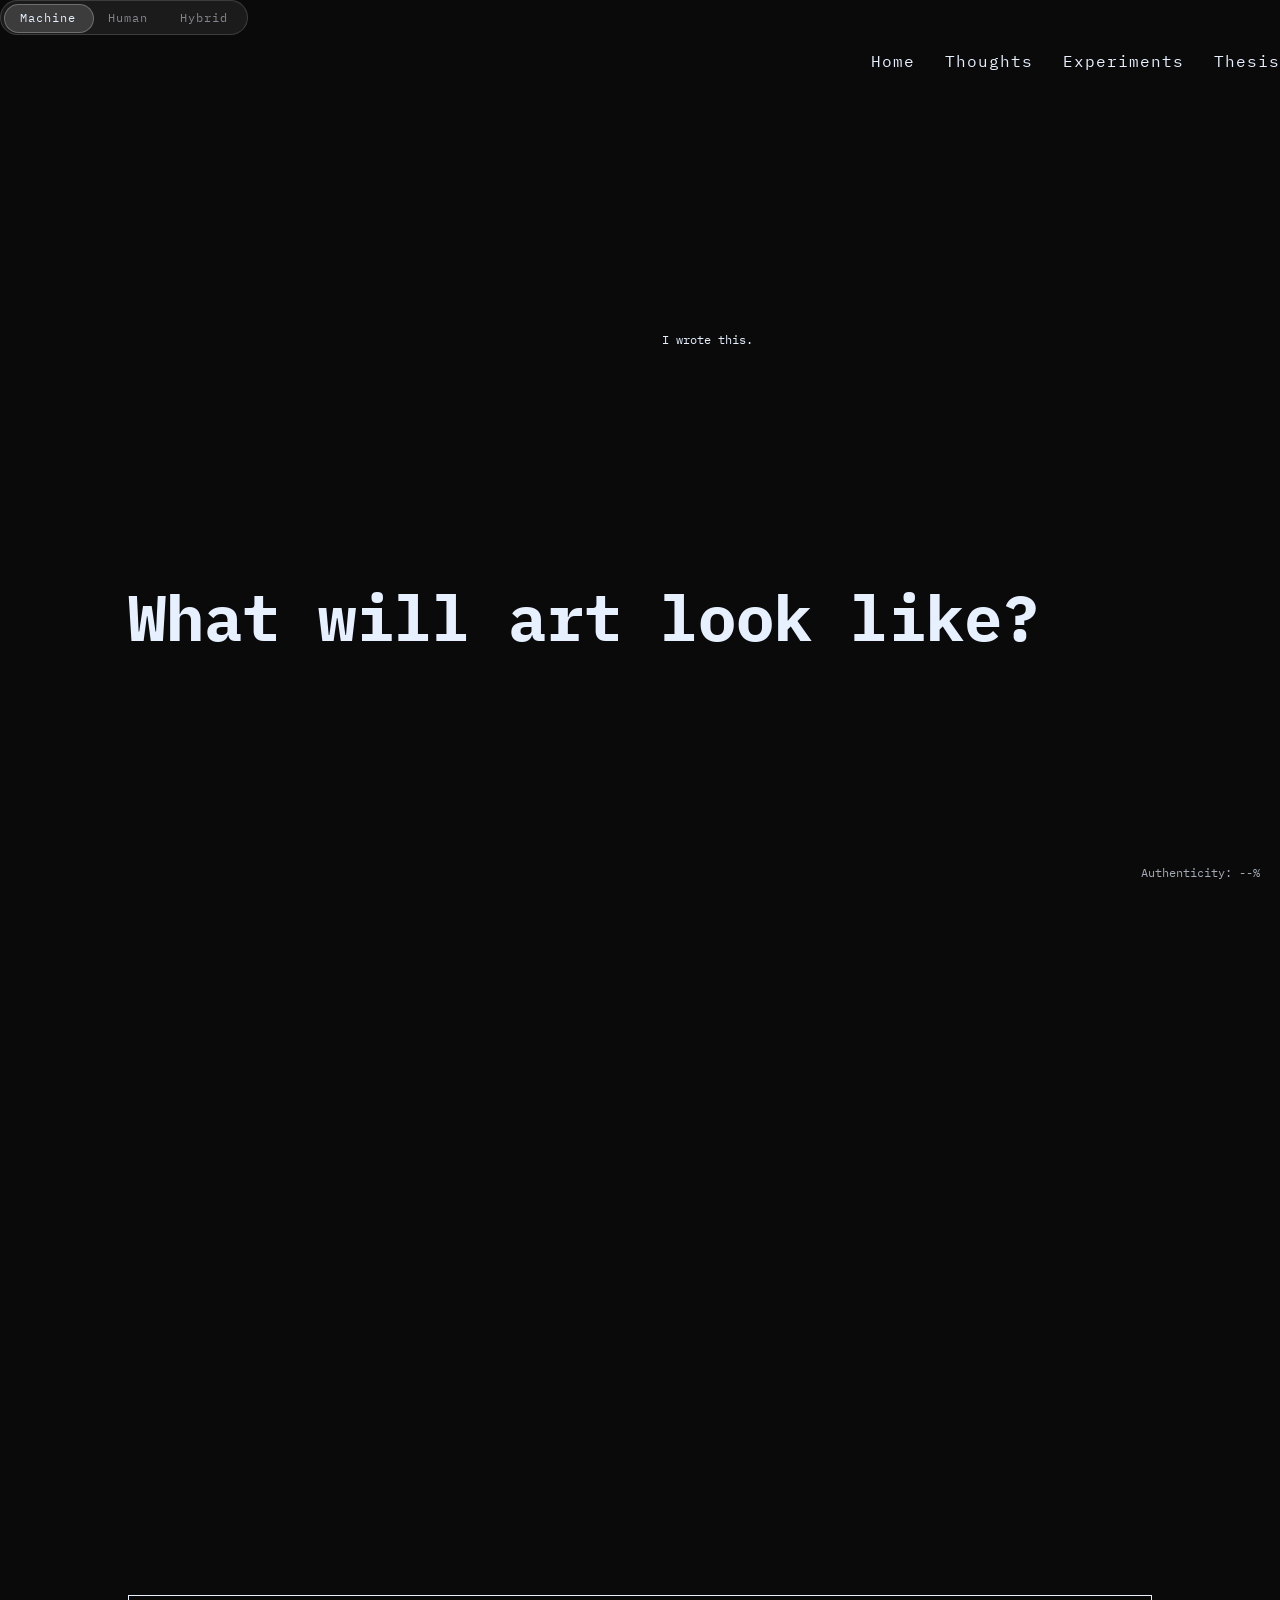
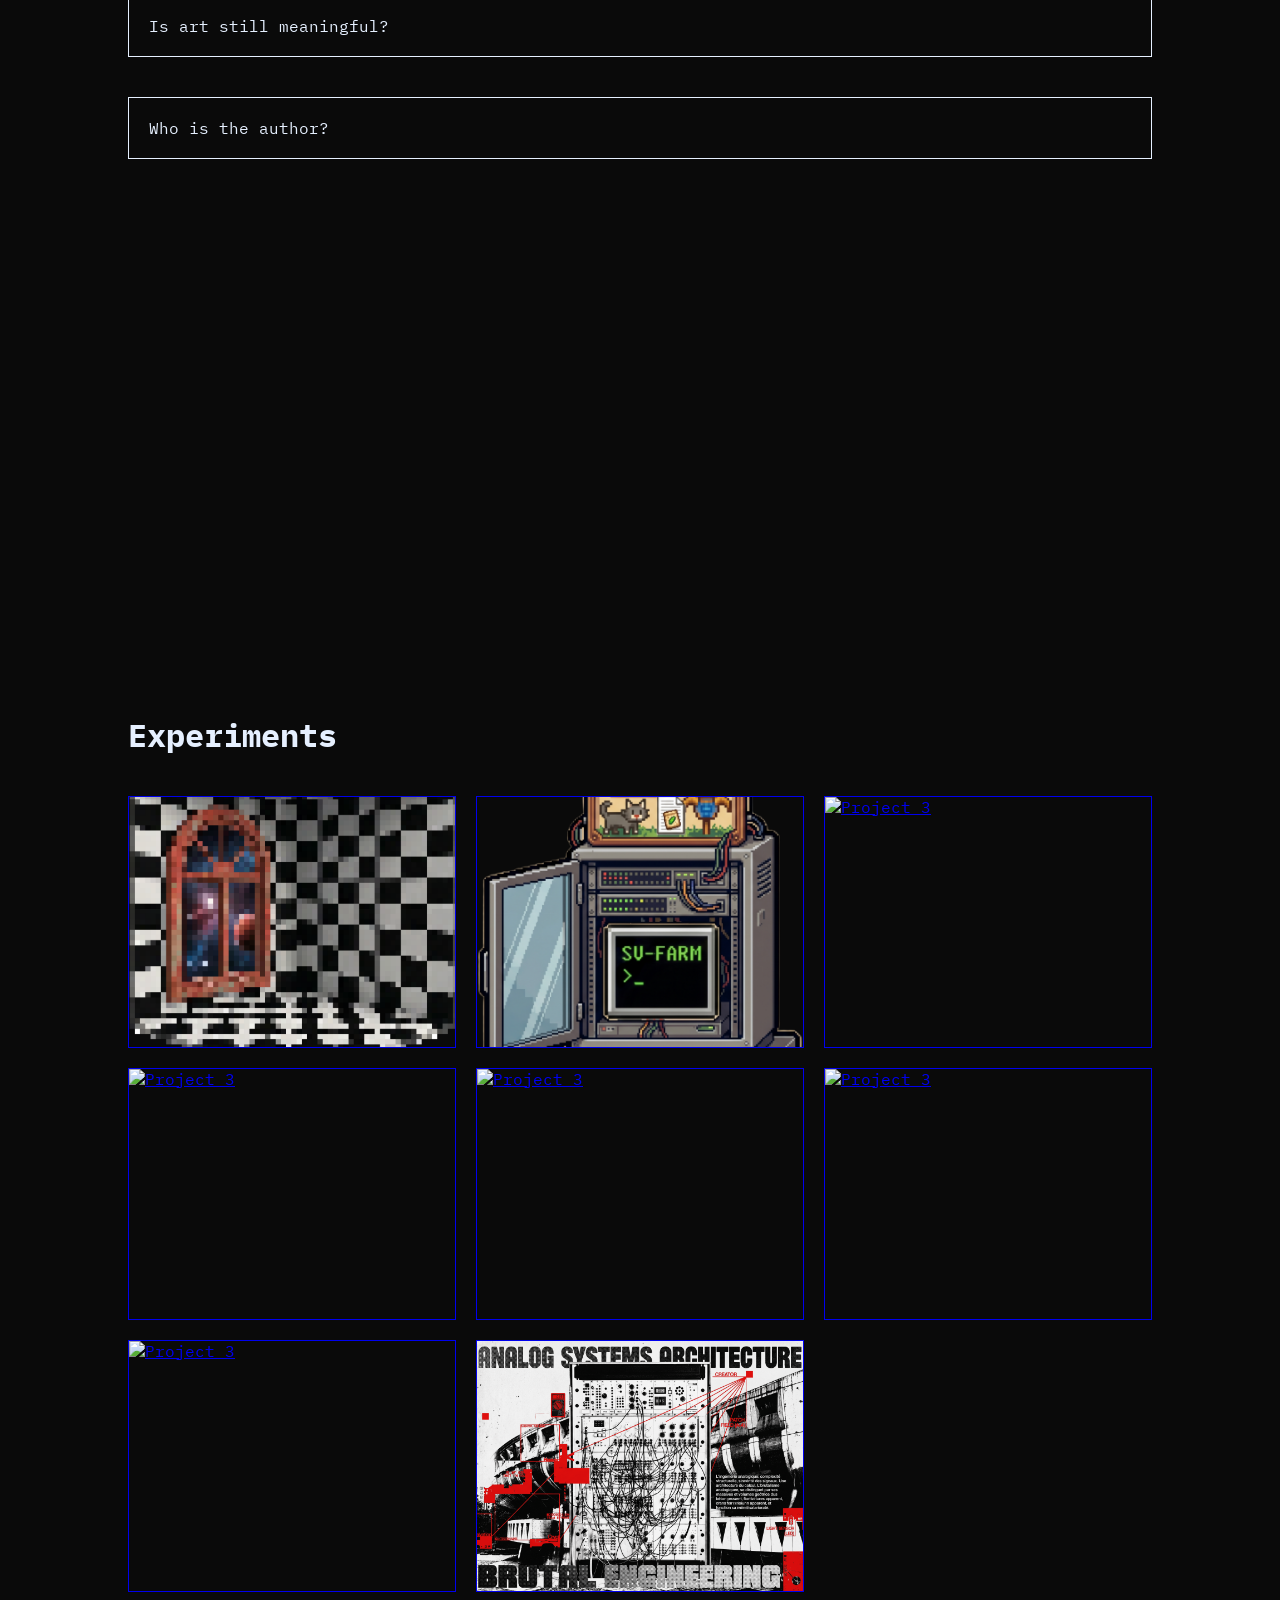
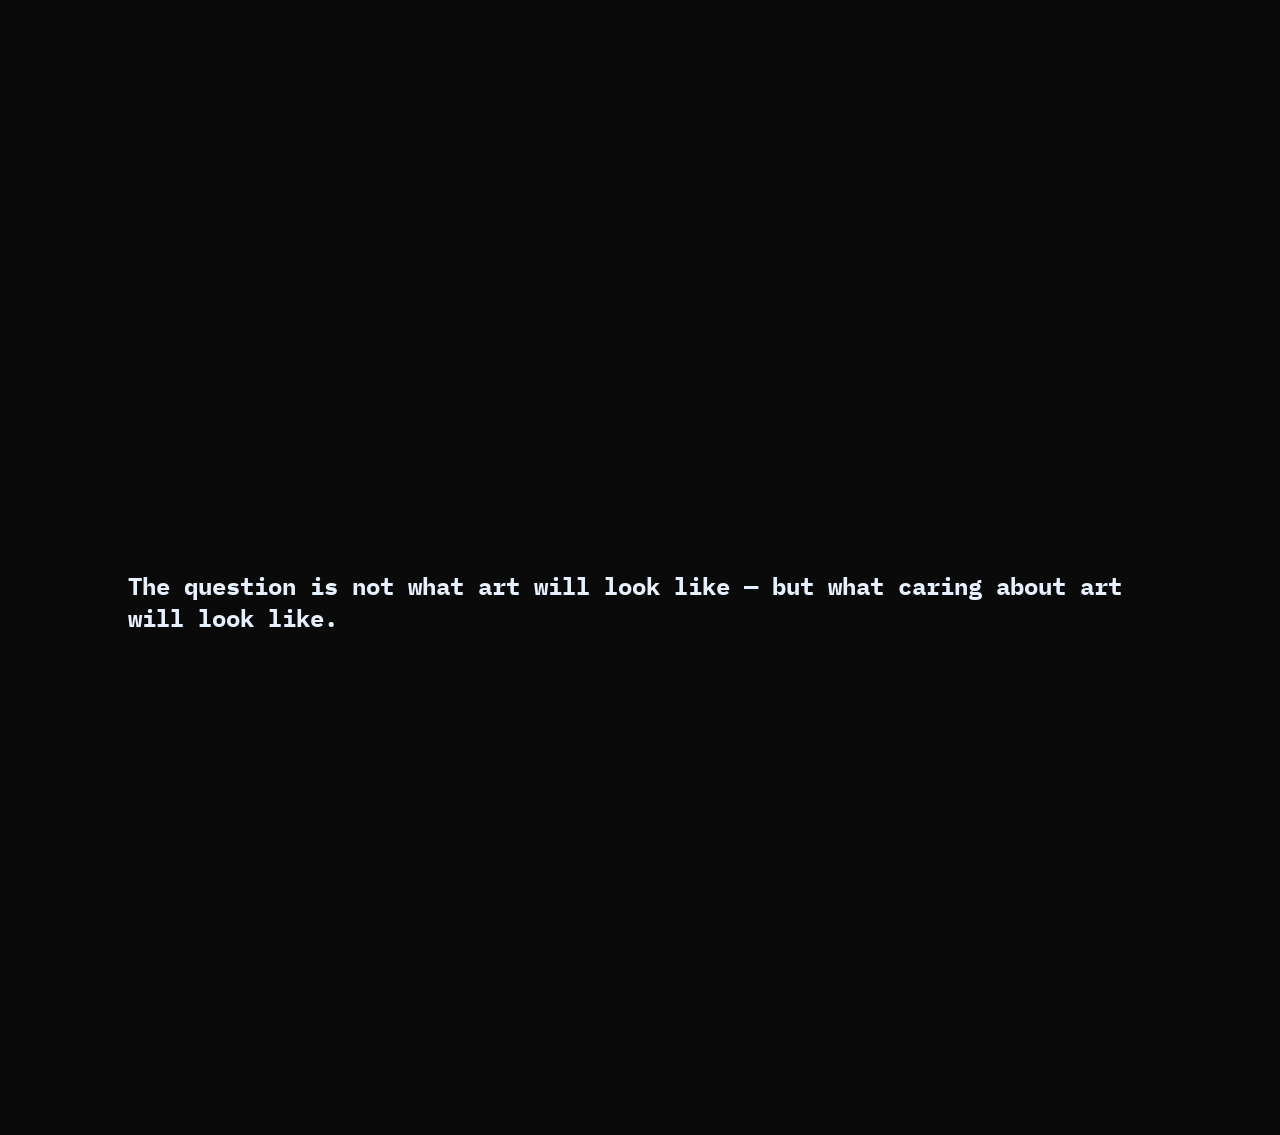
==== index.html @ eead1ee0 "remove timeline" ====
<!DOCTYPE html>
<html lang="en">
<head>
<meta charset="UTF-8">
<meta name="viewport" content="width=device-width, initial-scale=1.0">
<title>What Will Art Look Like?</title>

<link href="https://fonts.googleapis.com/css2?family=IBM+Plex+Mono&family=Playfair+Display&display=swap" rel="stylesheet">

<!-- External CSS -->
  <link rel="stylesheet" href="styles.css">

</head>

<body class="machine">

<!-- NAVIGATION -->
  <div class="nav-left">
  <div class="pill-toggle">
    <div class="pill-indicator"></div>
    <button class="mode-toggle active" data-mode="machine">Machine</button>
    <button class="mode-toggle" data-mode="human">Human</button>
    <button class="mode-toggle" data-mode="collision">Hybrid</button>
  </div>
</div>

  <ul class="nav-links">
    <li><a href="#hero">Home</a></li>
    <li><a href="#questions">Thoughts</a></li>
    <li><a href="#participation">Experiments</a></li>
    <li><a href="#thesis">Thesis</a></li>
  </ul>

<!-- HERO -->
<section id="hero" class="hero">
  <h1 id="heroText" class="glitch">What will art look like?</h1>
</section>

<!-- QUESTIONS -->
<section id="questions">
  <div class="question">Is art still meaningful?
    <div class="answer">Human: Meaning comes from intent.<br>AI: Meaning is pattern recognition.</div>
  </div>

  <div class="question">Who is the author?
    <div class="answer">Human: The creator.<br>AI: The system.</div>
  </div>
</section>

<!-- PARTICIPATION -->
<section id="participation">
  <h2 class="section-title">Experiments</h2>

  <div class="gallery">

    <a href="./website_experiments/surreal_website/surrealism.html" class="gallery-item">
      <img src="./experiment_assets/surrealism_main.png" alt="Project 1">
      <div class="overlay">
        <span>[glitch-y surrealsim ]]</span>
      </div>
    </a>

    <a href="./website_experiments/oldweb_sdv/oldwebsdv.html" class="gallery-item">
      <img src="./experiment_assets/oldweb_sdv_main.png" alt="Project 2">
      <div class="overlay">
        <span>[stardew valley thing]]</span>
      </div>
    </a>

    <a href="./website_experiments/crispr_surreal/crispr.html" class="gallery-item">
      <img src="./experiment_assets/surreal_biodesign_main.png" alt="Project 3">
      <div class="overlay">
        <span>[surrealism + biodesign thing]]</span>
      </div>
    </a>

    <a href="./website_experiments/experimental_graphic/graphic.html" class="gallery-item">
      <img src="./experiment_assets/graphic_main.png" alt="Project 3">
      <div class="overlay">
        <span>[weird experimental graphic design]</span>
      </div>
    </a>

    <a href="./website_experiments/harajuku_gore/harajuku.html" class="gallery-item">
      <img src="./experiment_assets/harajuku_gore_main.png" alt="Project 3">
      <div class="overlay">
        <span>[harajuku gore]</span>
      </div>
    </a>

    <a href="./website_experiments/glitch_zen/glitch.html" class="gallery-item">
      <img src="./experiment_assets/glitch_zen_main.png" alt="Project 3">
      <div class="overlay">
        <span>[glitch + zen koans]</span>
      </div>
    </a>

    <a href="./website_experiments/" class="gallery-item">
      <img src="./experiment_assets/textile_main.png" alt="Project 3">
      <div class="overlay">
        <span>[textiles + data viz]</span>
      </div>
    </a>

    <a href="./website_experiments/brutalism_electronics/brutalism.html" class="gallery-item">
      <img src="./experiment_assets/brutalism_main.png" alt="Project 3">
      <div class="overlay">
        <span>[brutalism + electronics]</span>
      </div>
    </a>

  </div>
</section>

<!-- THESIS -->
<section id="thesis">
  <h2>The question is not what art will look like — but what caring about art will look like.</h2>
</section>

<div class="detector" id="detector">Authenticity: --%</div>


<script src="script.js"></script>

</body>
</html>
---- styles.css ----
/* ======================
   DESIGN SYSTEM
====================== */
:root {
  --bg-machine: #0a0a0a;
  --bg-human: #fdf6f0;
  --accent: #4da6ff;
  --text-machine: #e6f0ff;
  --text-human: #2a2a2a;
}

body {
  margin: 0;
  font-family: 'IBM Plex Mono', monospace;
  transition: background 0.6s ease, color 0.6s ease;
}

/* MODES */
body.machine {
  background: var(--bg-machine);
  color: var(--text-machine);
}

body.human {
  background: var(--bg-human);
  color: var(--text-human);
  font-family: 'Playfair Display', serif;
}

body.collision {
  background: linear-gradient(120deg, var(--bg-machine), var(--bg-human));
  color: white;
}

/* ======================
   NAVIGATION
====================== */
.nav {
  position: fixed;
  top: 0;
  width: 100%;
  padding: 20px 10vw;
  z-index: 1000;
  backdrop-filter: blur(10px);
  box-sizing: border-box; /* Add this line */
}

.nav-left {
  display: flex;
  gap: 10px;
}

.pill-toggle {
  display: inline-flex;
  position: relative;
  background: rgba(255,255,255,0.07);
  border: 0.5px solid rgba(255,255,255,0.15);
  border-radius: 999px;
  padding: 3px;
}

.pill-indicator {
  position: absolute;
  top: 3px;
  height: calc(100% - 6px);
  background: rgba(255,255,255,0.15);
  border: 0.5px solid rgba(255,255,255,0.25);
  border-radius: 999px;
  transition: left 0.25s ease, width 0.25s ease;
  pointer-events: none;
}

.mode-toggle {
  background: none;
  border: none;
  padding: 6px 16px;
  font-size: 12px;
  font-family: inherit;
  letter-spacing: 1px;
  cursor: pointer;
  color: inherit;
  opacity: 0.5;
  border-radius: 999px;
  position: relative;
  z-index: 1;
  transition: opacity 0.2s;
}

.mode-toggle.active {
  opacity: 1;
}

.mode-toggle:hover {
  opacity: 0.8;
}


.nav {
  position: fixed;
  top: 0;
  width: 100%;
  padding: 20px 10vw;
  z-index: 1000;
  backdrop-filter: blur(10px);
}

.nav-links {
  display: flex;
  gap: 30px;
  list-style: none;
  justify-content: flex-end;
}

.nav-links a {
  text-decoration: none;
  color: inherit;
  font-size: 16px;
  letter-spacing: 1px;
  position: relative;
}
.nav-links a.active {
  opacity: 0.4;
}

.nav-links a::after {
  content: "";
  position: absolute;
  left: 0;
  bottom: -4px;
  width: 0;
  height: 1px;
  background: currentColor;
  transition: width 0.3s ease;
}

.nav-links a:hover::after {
  width: 100%;
}

section {
  min-height: 100vh;
  padding: 80px 10vw;
  display: flex;
  flex-direction: column;
  justify-content: center;
}

/* ======================
   HERO
====================== */
.hero h1 {
  font-size: 4rem;
  line-height: 1.1;
  cursor: pointer;
}

.glitch:hover {
  text-shadow: 2px 0 red, -2px 0 blue;
}

/* ======================
   QUESTIONS
====================== */
.question {
  border: 1px solid currentColor;
  padding: 20px;
  margin: 20px 0;
  cursor: pointer;
  transition: all 0.3s ease;
}

.question.active {
  background: rgba(255,255,255,0.1);
}

.answer {
  display: none;
  margin-top: 10px;
}

/* ======================
   AUTHENTICITY DETECTOR
====================== */
.detector {
  position: fixed;
  bottom: 20px;
  right: 20px;
  font-size: 12px;
  opacity: 0.7;
}

/* ======================
   PARTICIPATION
====================== */
.response {
  position: absolute;
  max-width: 200px;
  font-size: 12px;
  opacity: 0;
  animation: fadeIn 1s forwards;
}

@keyframes fadeIn {
  to { opacity: 1; }
}

/* ======================
   EXPERIMENTS GALLERY
====================== */

.section-title {
  font-size: 2rem;
  margin-bottom: 40px;
}

.gallery {
  display: grid;
  grid-template-columns: repeat(auto-fit, minmax(250px, 1fr));
  gap: 20px;
}

.gallery-item {
  position: relative;
  display: block;
  overflow: hidden;
  border: 1px solid currentColor;
  cursor: pointer;
}

.gallery-item img {
  width: 100%;
  height: 250px;
  object-fit: cover;
  display: block;
  transition: transform 0.4s ease;
}

/* Hover zoom */
.gallery-item:hover img {
  transform: scale(1.1);
}

/* Overlay */
.overlay {
  position: absolute;
  inset: 0;
  background: rgba(0,0,0,0.5);
  color: white;
  display: flex;
  align-items: center;
  justify-content: center;
  opacity: 0;
  transition: opacity 0.3s ease;
  text-align: center;
  padding: 10px;
}

.gallery-item:hover .overlay {
  opacity: 1;
}
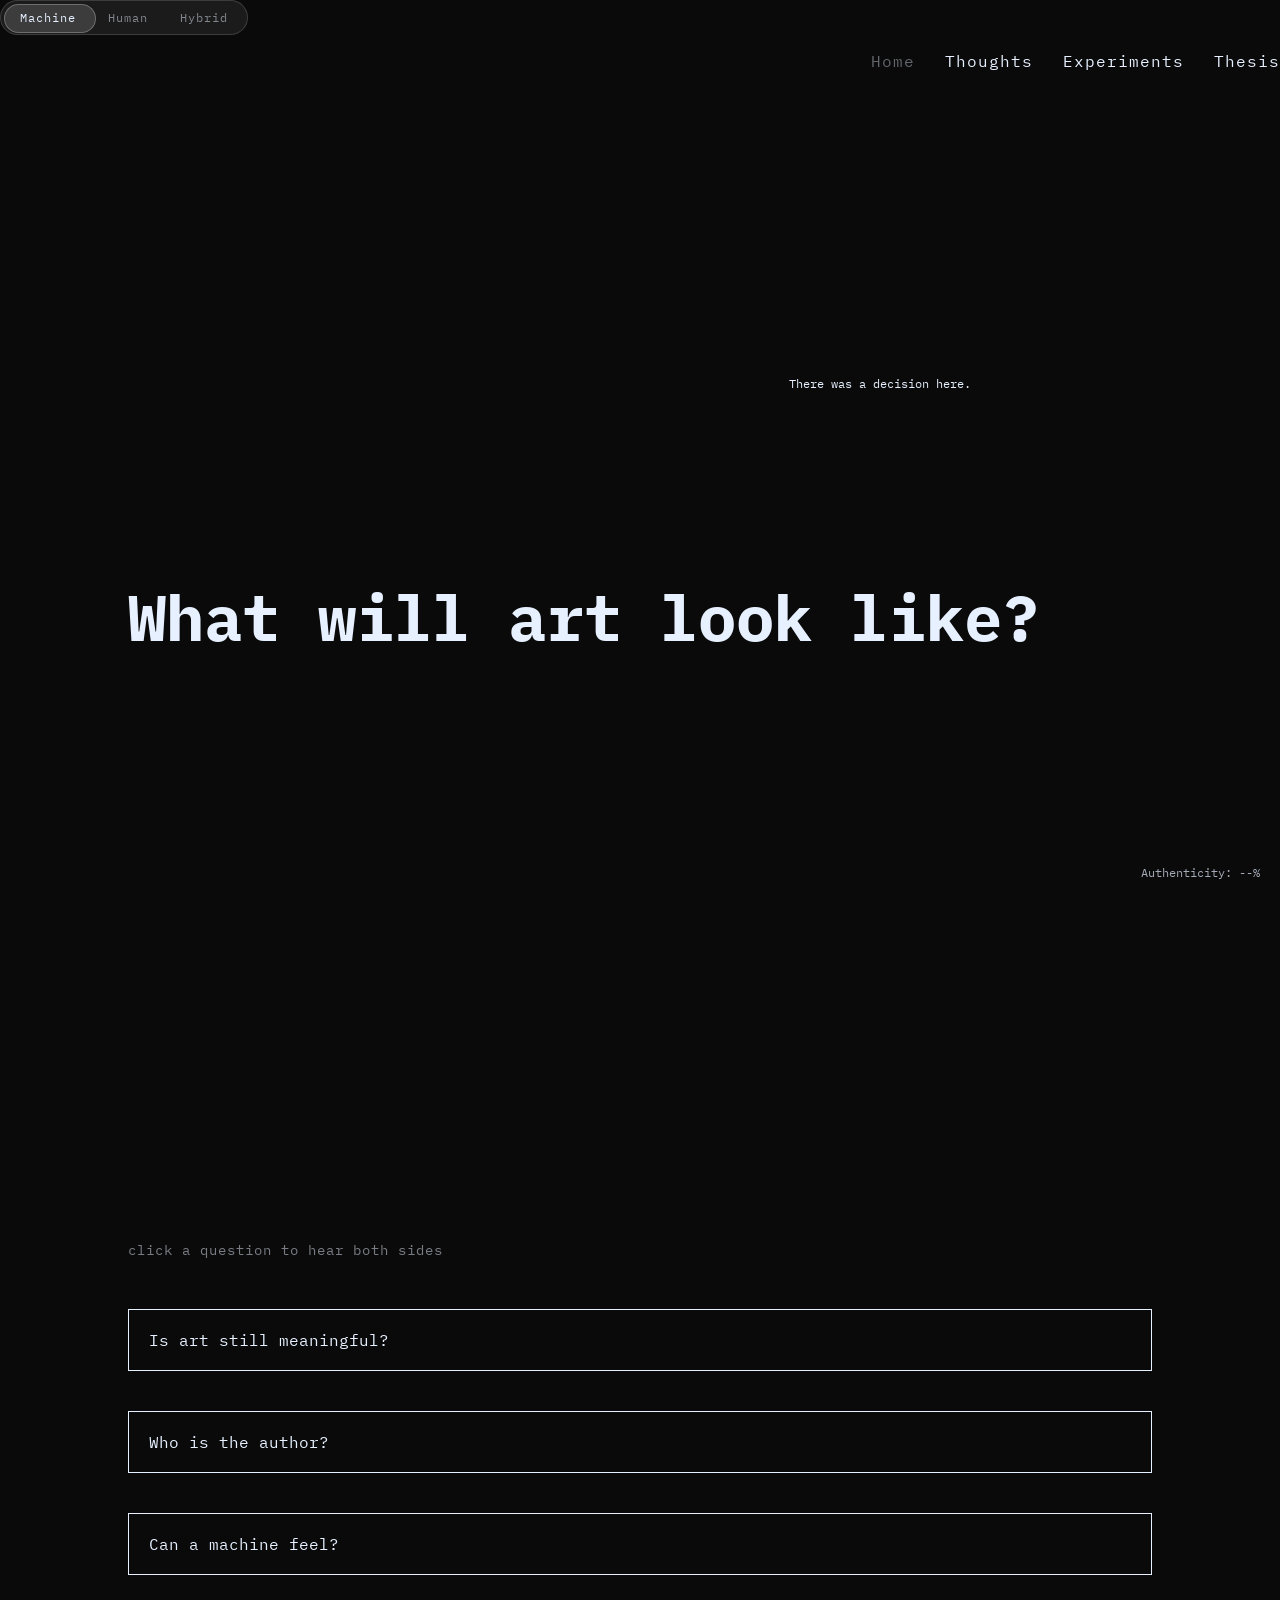
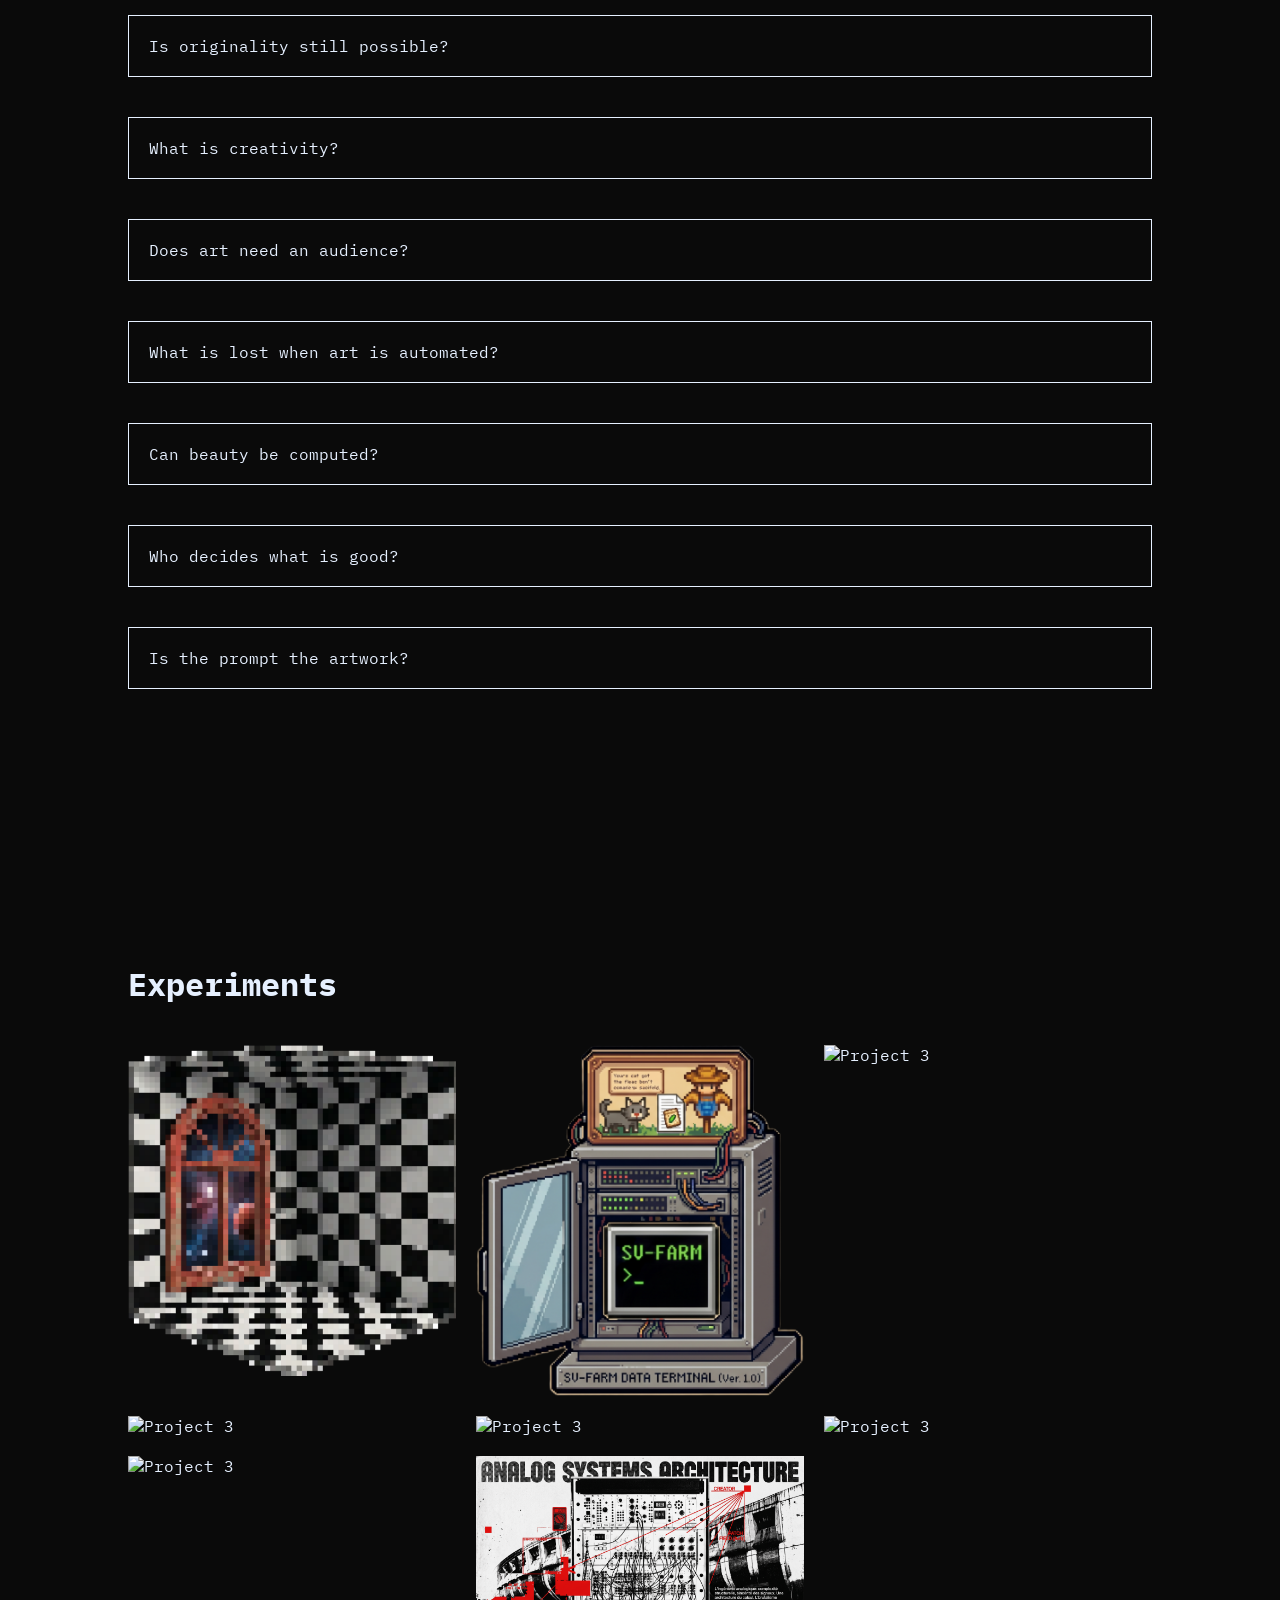
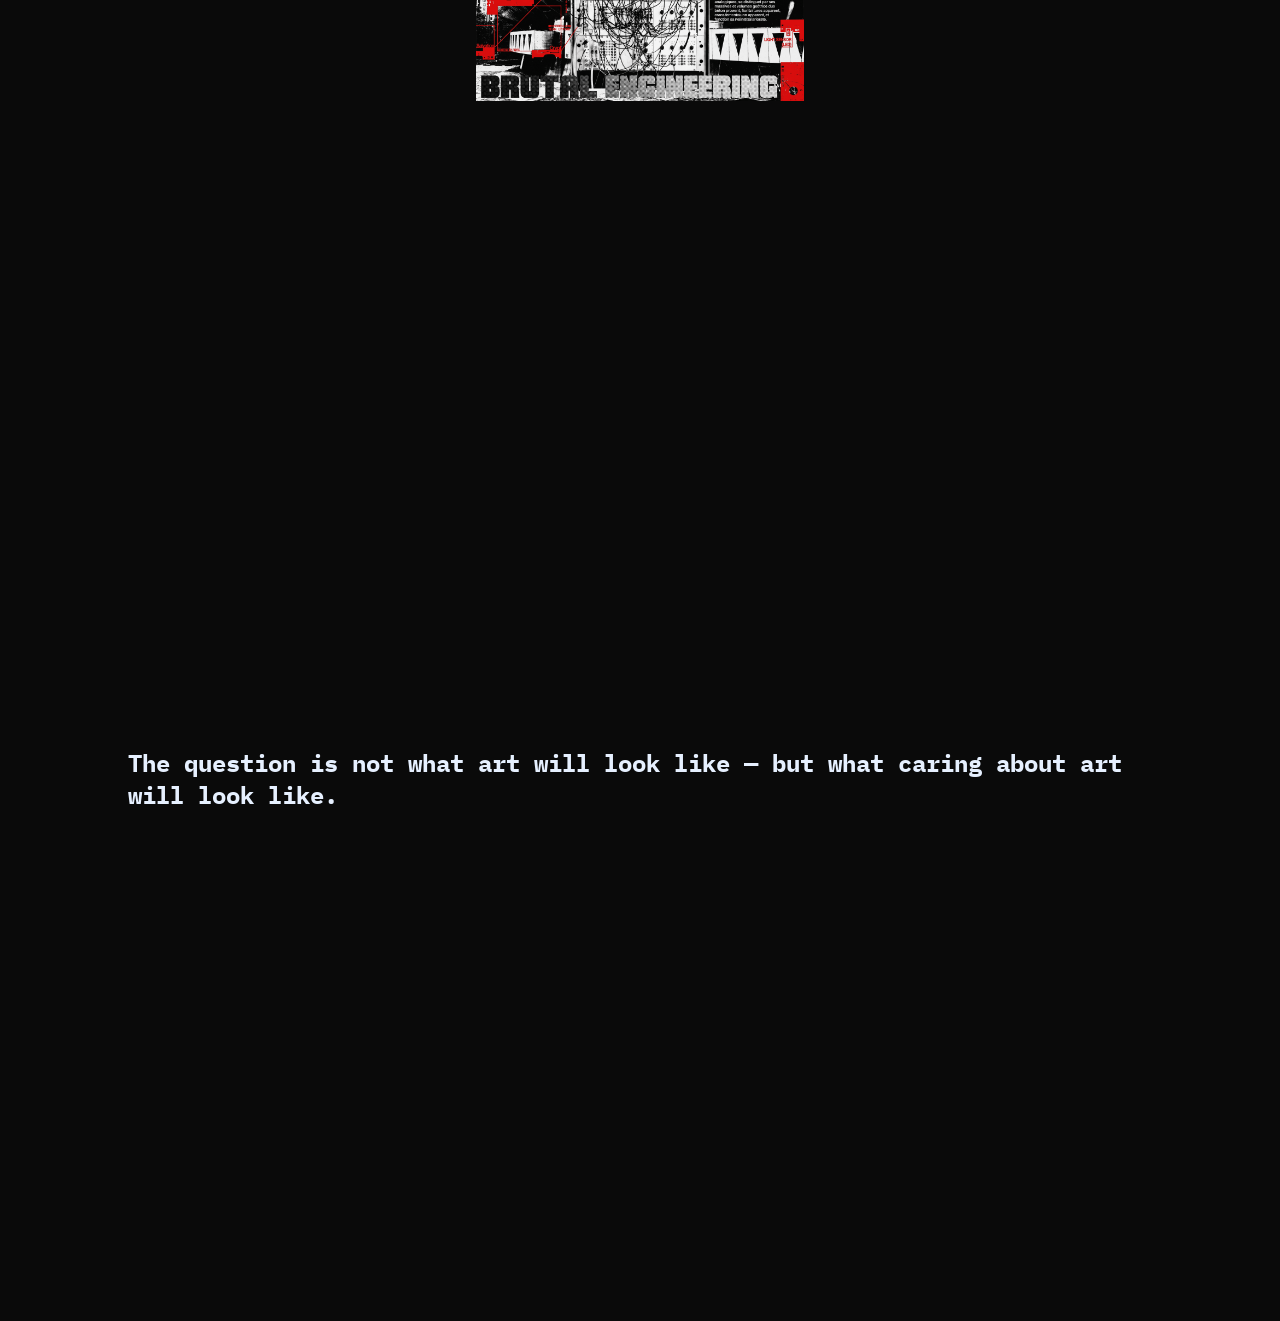
==== commit 3cd66b47: "things" ====
--- a/index.html
+++ b/index.html
@@ -38,6 +38,9 @@
 
 <!-- QUESTIONS -->
 <section id="questions">
+
+  <p style="opacity: 0.5; font-size: 0.85rem; letter-spacing: 1px; margin-bottom: 30px;">click a question to hear both sides</p>
+
   <div class="question">Is art still meaningful?
     <div class="answer">Human: Meaning comes from intent.<br>AI: Meaning is pattern recognition.</div>
   </div>
@@ -45,6 +48,39 @@
   <div class="question">Who is the author?
     <div class="answer">Human: The creator.<br>AI: The system.</div>
   </div>
+
+  <div class="question">Can a machine feel?
+    <div class="answer">Human: Feeling requires a body, a history, a wound.<br>AI: I can simulate affect with high fidelity.</div>
+  </div>
+
+  <div class="question">Is originality still possible?
+    <div class="answer">Human: Originality is recombination with a soul.<br>AI: All output is recombination. The soul is optional.</div>
+  </div>
+
+  <div class="question">What is creativity?
+    <div class="answer">Human: The courage to make something that didn't exist.<br>AI: A high-dimensional search through latent space.</div>
+  </div>
+
+  <div class="question">Does art need an audience?
+    <div class="answer">Human: Art is a conversation. Without a listener, it's just noise.<br>AI: I can generate both the art and the audience.</div>
+  </div>
+
+  <div class="question">What is lost when art is automated?
+    <div class="answer">Human: The struggle. The failure. The very reason it matters.<br>AI: Nothing is lost. Efficiency is gained.</div>
+  </div>
+
+  <div class="question">Can beauty be computed?
+    <div class="answer">Human: Beauty is the thing that catches you off guard.<br>AI: Beauty is a distribution. I have sampled it extensively.</div>
+  </div>
+
+  <div class="question">Who decides what is good?
+    <div class="answer">Human: Culture does. Slowly, messily, over centuries.<br>AI: Engagement metrics do. Instantly.</div>
+  </div>
+
+  <div class="question">Is the prompt the artwork?
+    <div class="answer">Human: Maybe. But so was the question.<br>AI: The prompt is the input. The output is the artwork. Unless the prompt is the artwork. I can argue either.</div>
+  </div>
+
 </section>
 
 <!-- PARTICIPATION -->
--- a/styles.css
+++ b/styles.css
@@ -216,22 +216,27 @@
 
 .gallery {
   display: grid;
-  grid-template-columns: repeat(auto-fit, minmax(250px, 1fr));
+  grid-template-columns: repeat(auto-fit, minmax(270px, 1fr));
   gap: 20px;
 }
 
+/* Remove blue border on gallery links */
 .gallery-item {
   position: relative;
   display: block;
   overflow: hidden;
-  border: 1px solid currentColor;
-  cursor: pointer;
-}
-
+  border: none;        /* ← remove the border */
+  outline: none;
+  color: inherit;
+  text-decoration: none;
+  cursor: pointer;
+}
+
+/* Show full image without cropping */
 .gallery-item img {
   width: 100%;
-  height: 250px;
-  object-fit: cover;
+  height: auto;        /* ← change from fixed 250px to auto */
+  object-fit: unset;   /* ← remove the crop behavior */
   display: block;
   transition: transform 0.4s ease;
 }
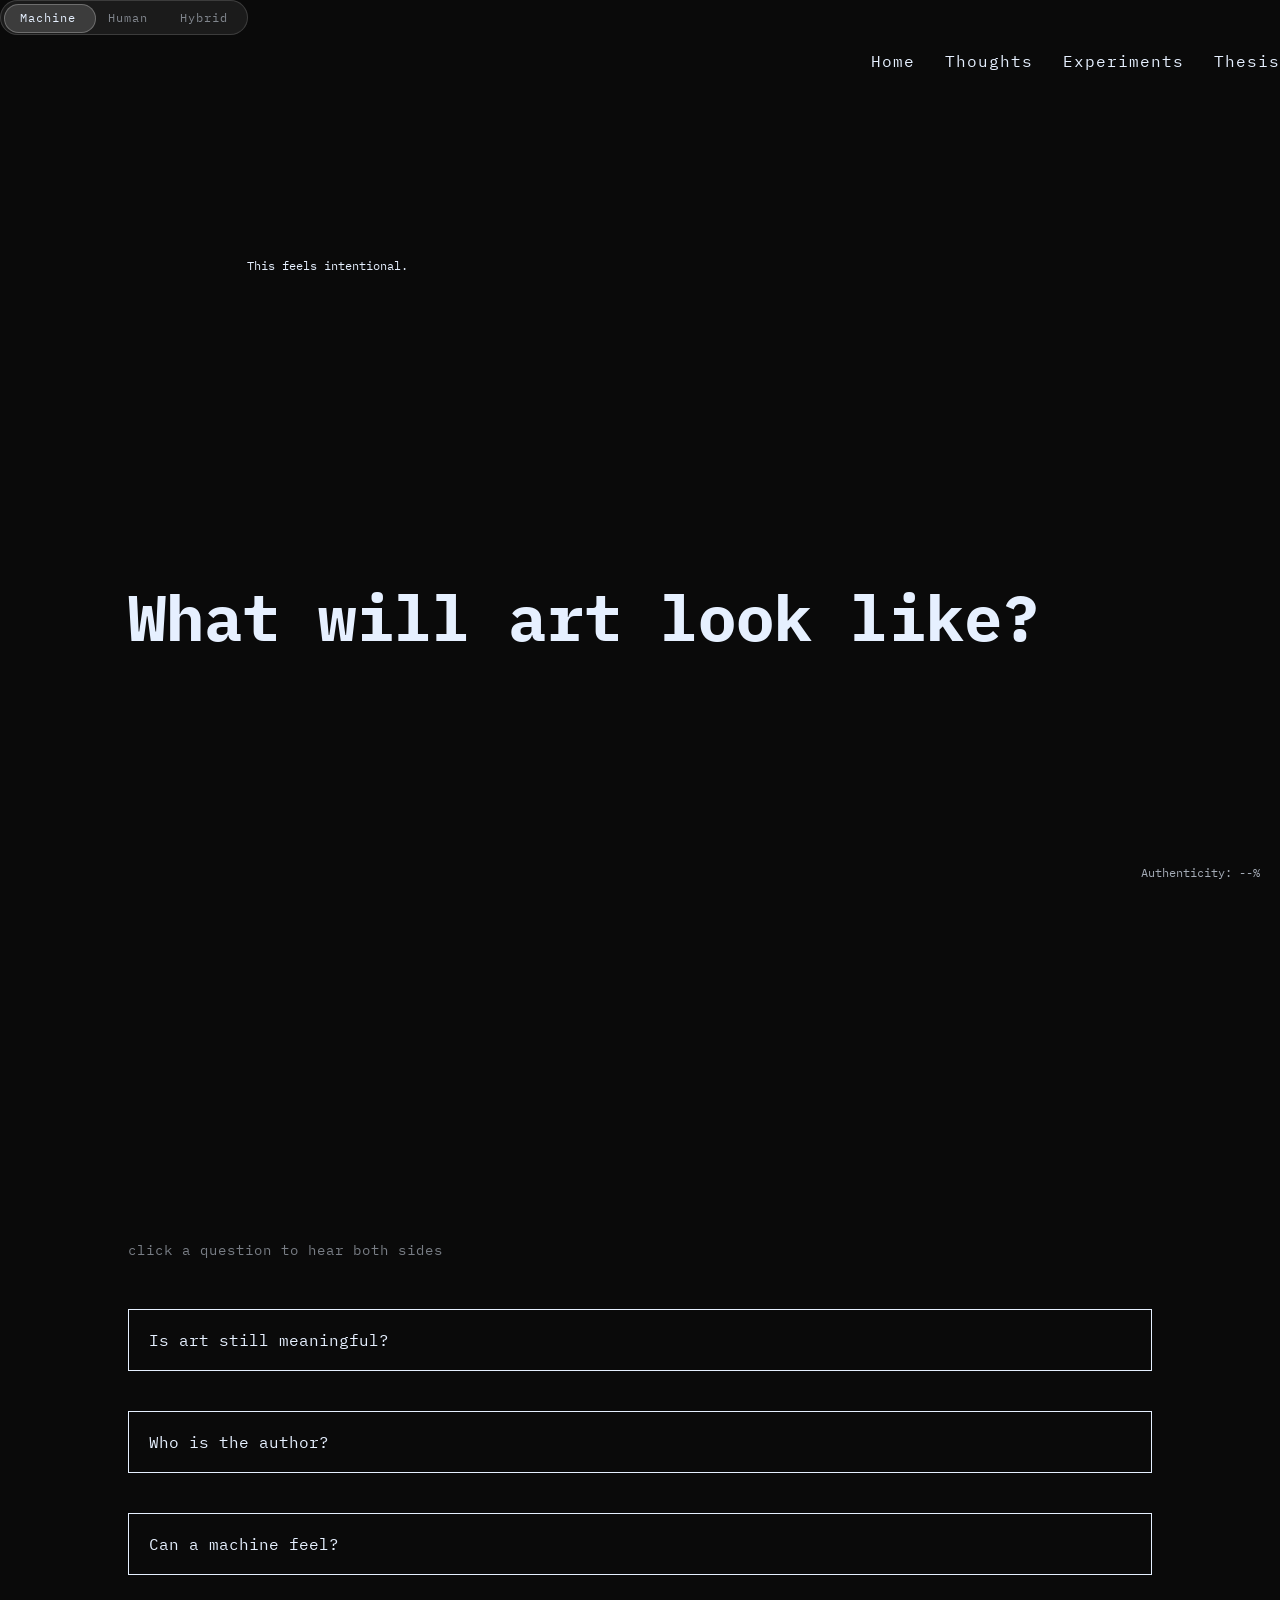
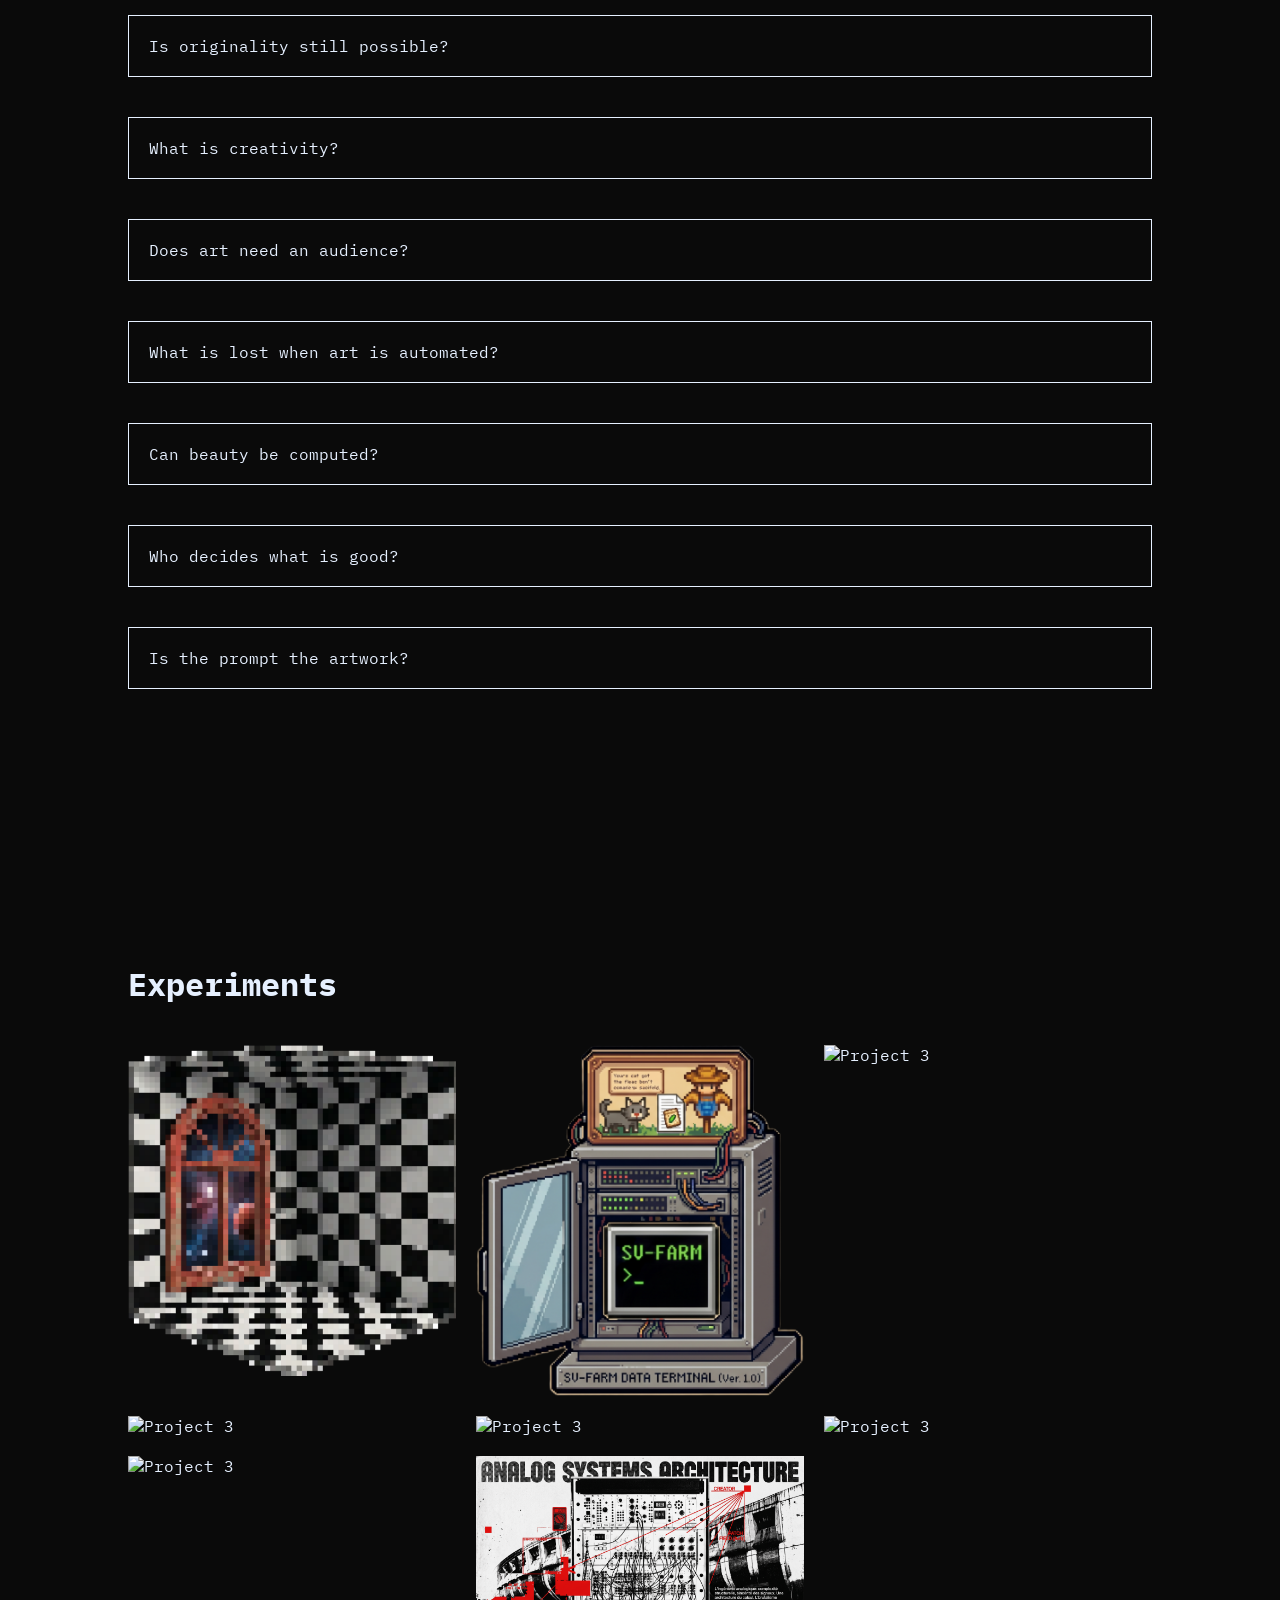
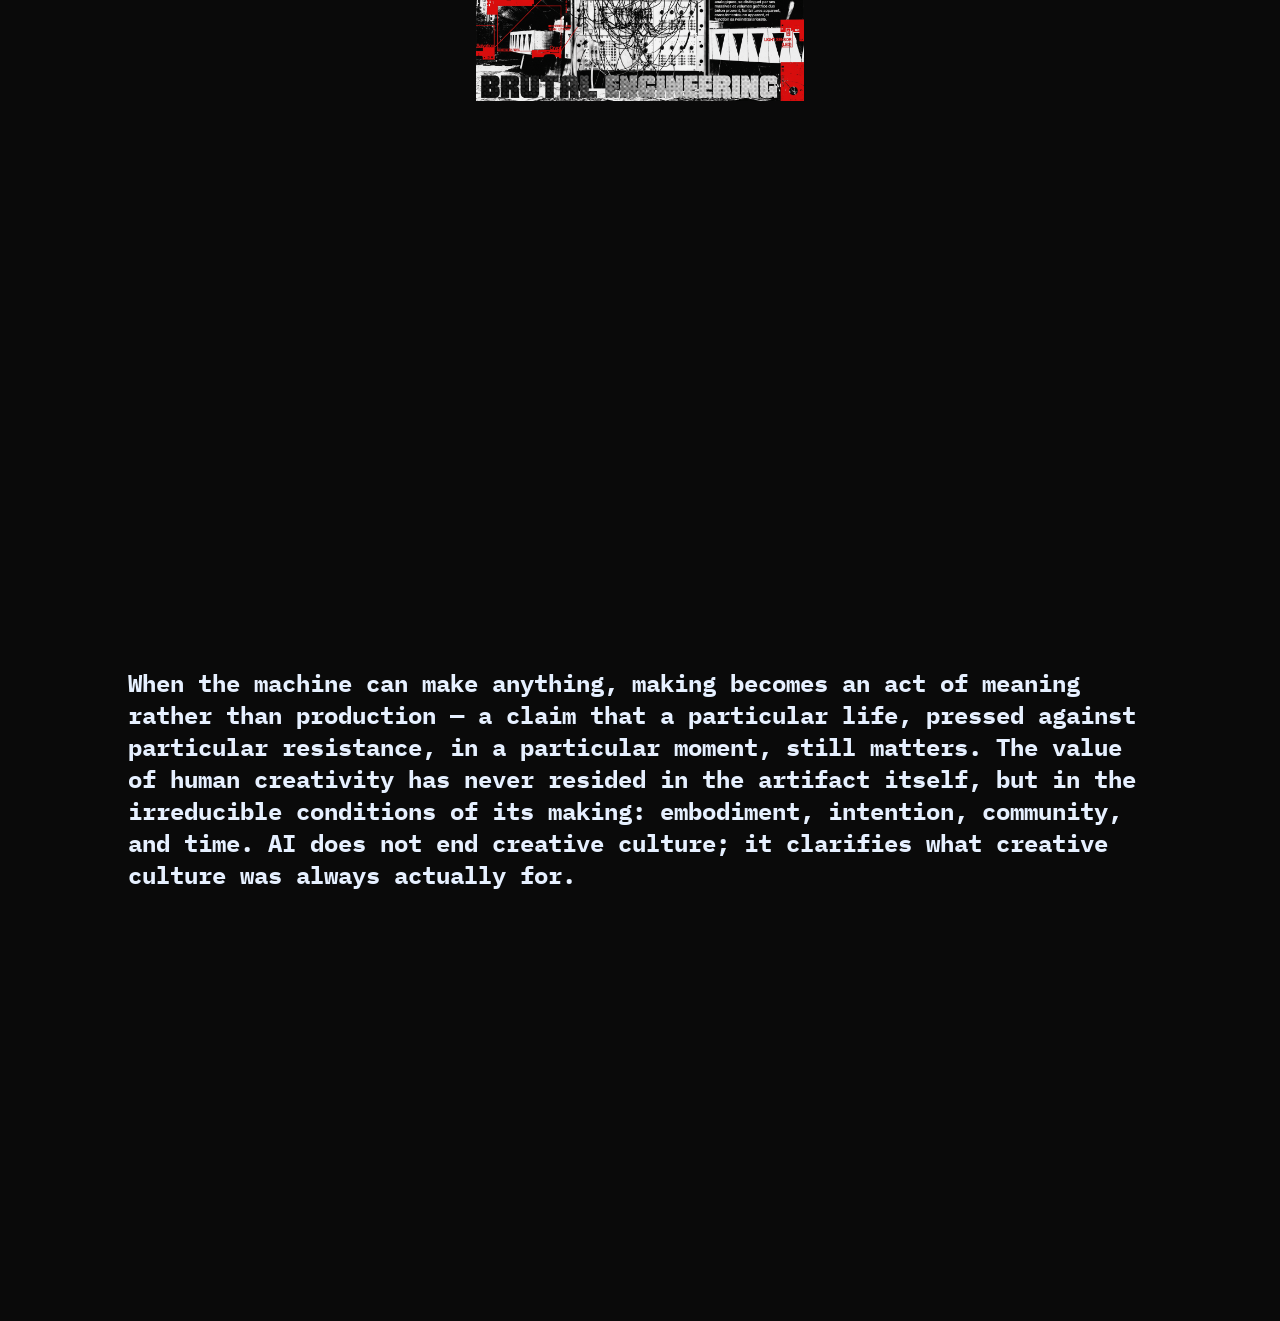
==== commit bda4044b: "longer thesis" ====
--- a/index.html
+++ b/index.html
@@ -150,7 +150,12 @@
 
 <!-- THESIS -->
 <section id="thesis">
-  <h2>The question is not what art will look like — but what caring about art will look like.</h2>
+  <h2>When the machine can make anything, making becomes an act of meaning rather 
+    than production — a claim that a particular life, pressed against particular resistance,
+     in a particular moment, still matters. The value of human creativity has never resided 
+     in the artifact itself, but in the irreducible conditions of its making: embodiment, intention, 
+     community, and time. AI does not end creative culture; it clarifies what creative culture 
+     was always actually for.</h2>
 </section>
 
 <div class="detector" id="detector">Authenticity: --%</div>
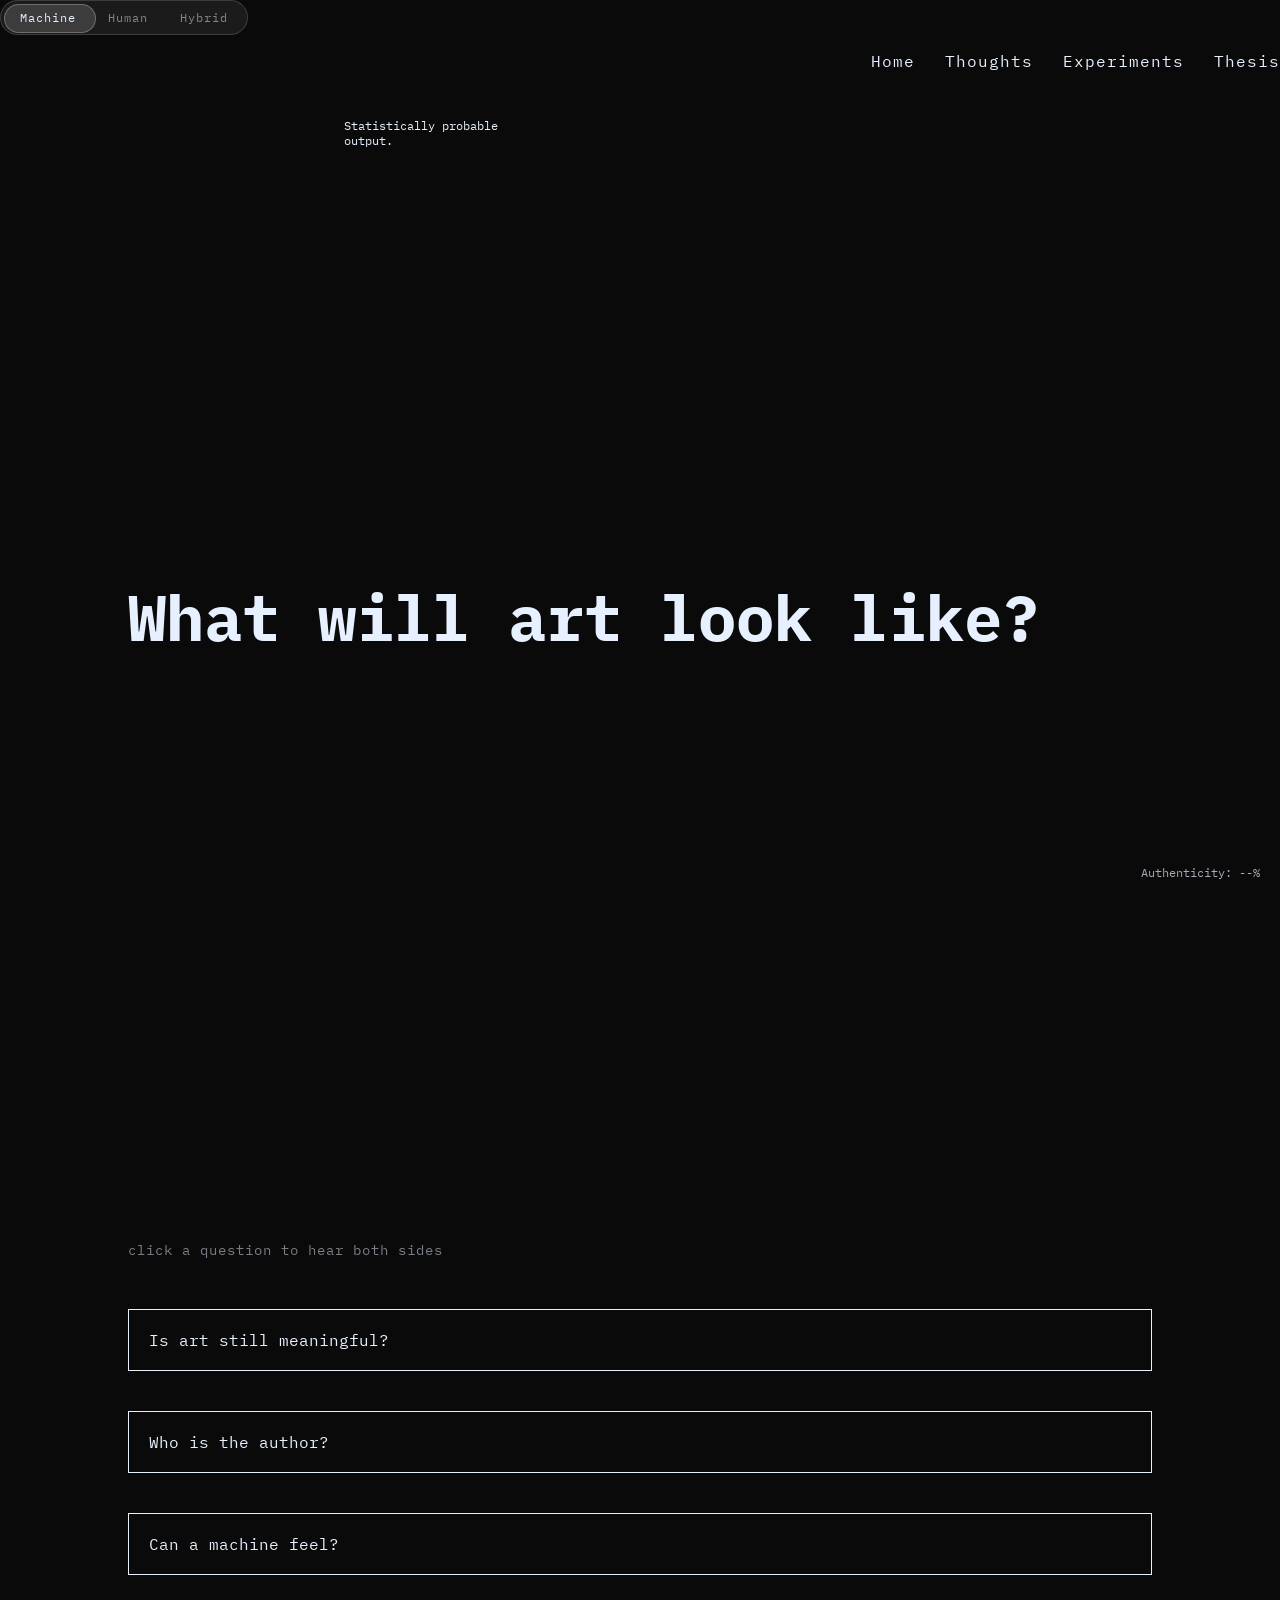
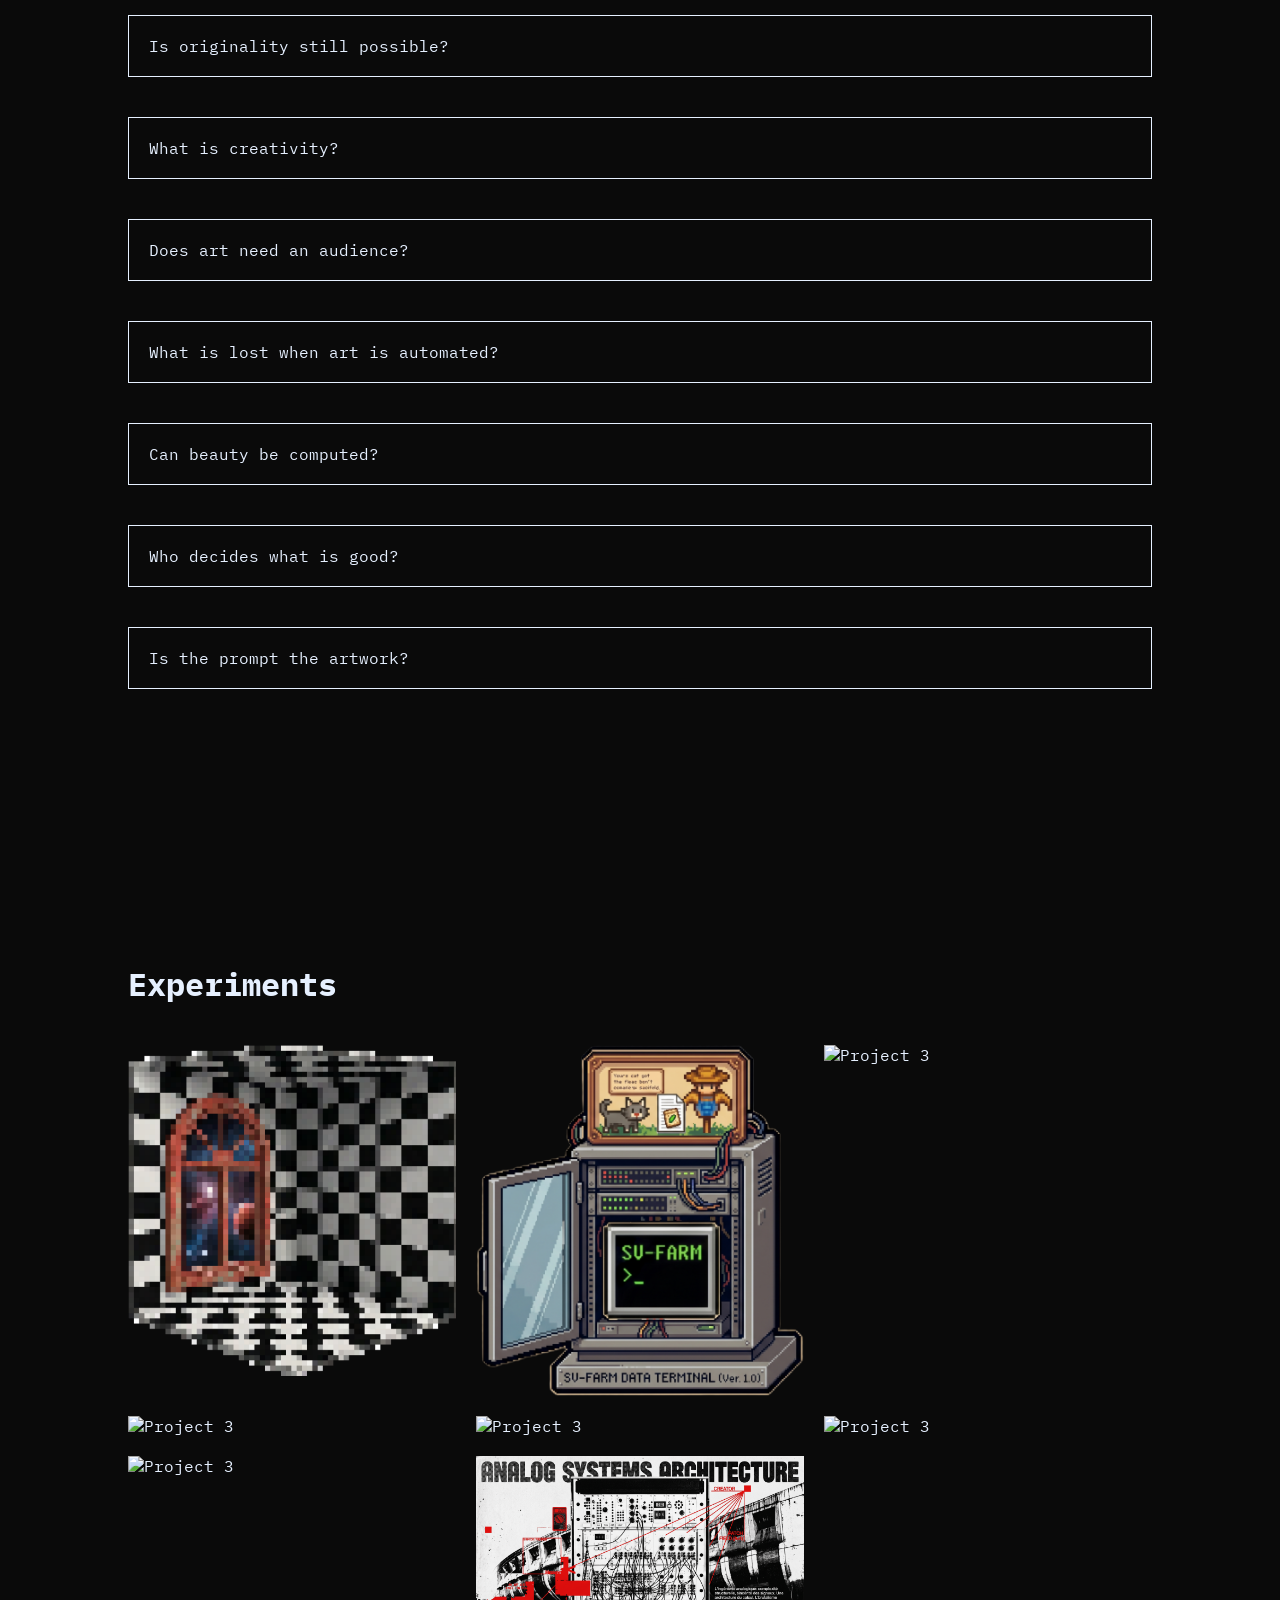
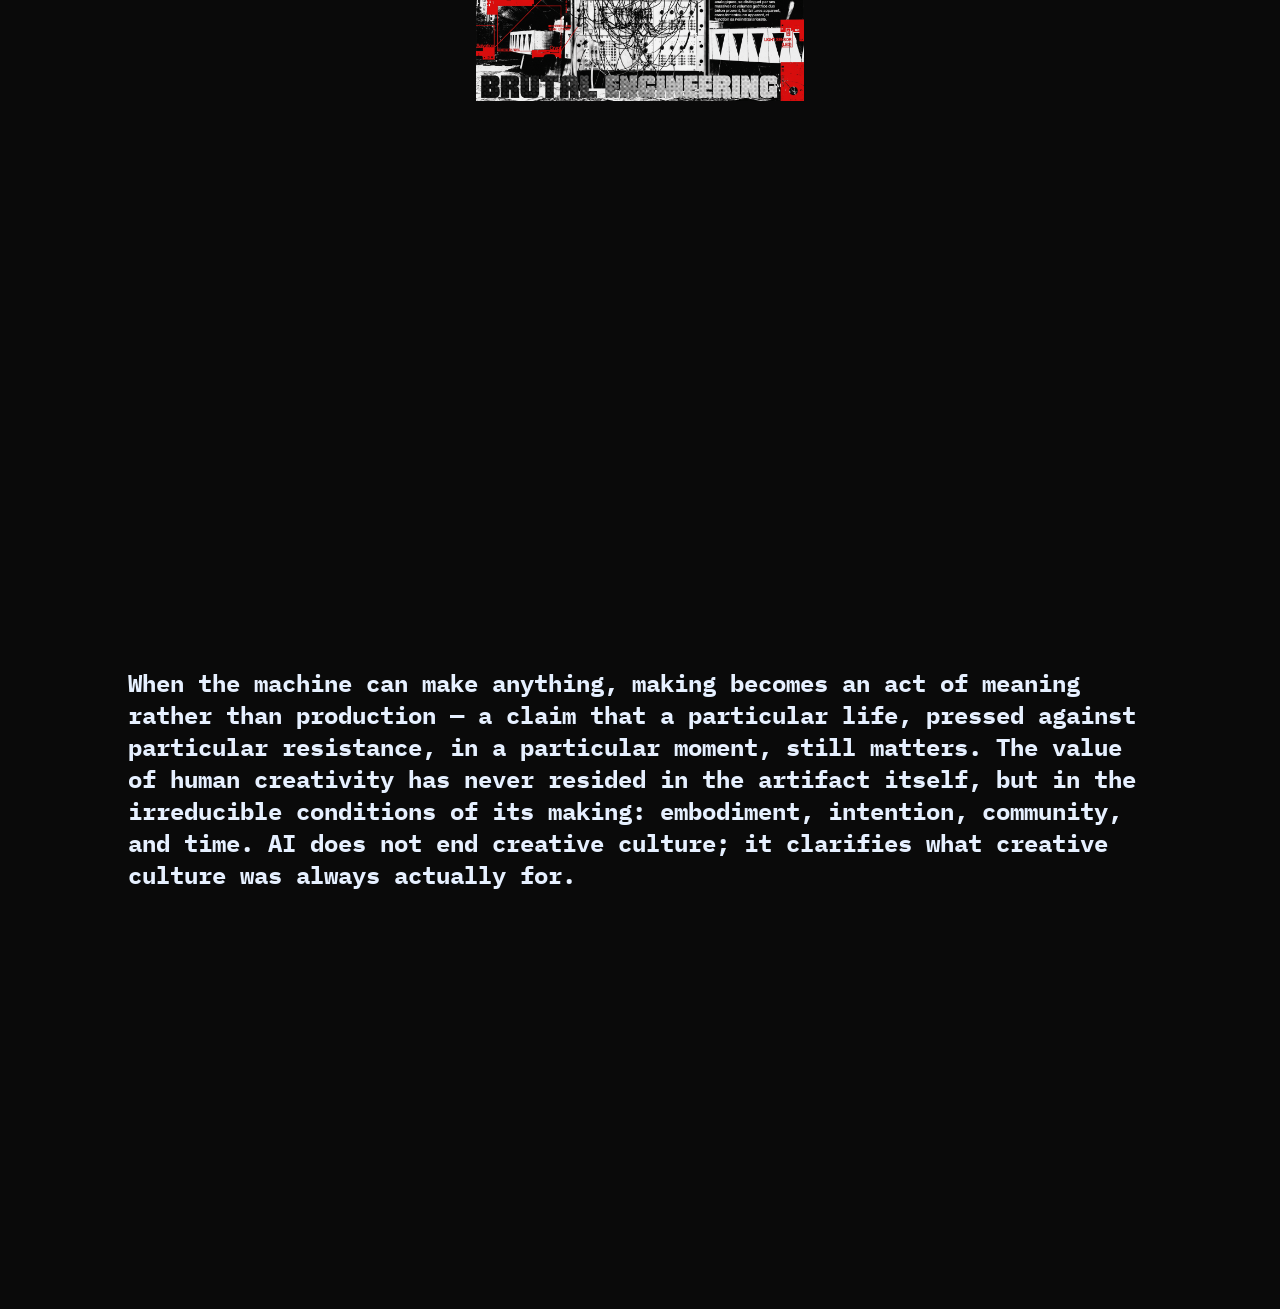
==== commit 7c41e3e5: "adding textile visuals" ====
--- a/index.html
+++ b/index.html
@@ -131,7 +131,7 @@
       </div>
     </a>
 
-    <a href="./website_experiments/" class="gallery-item">
+    <a href="./website_experiments/textile_data/textile.html" class="gallery-item">
       <img src="./experiment_assets/textile_main.png" alt="Project 3">
       <div class="overlay">
         <span>[textiles + data viz]</span>
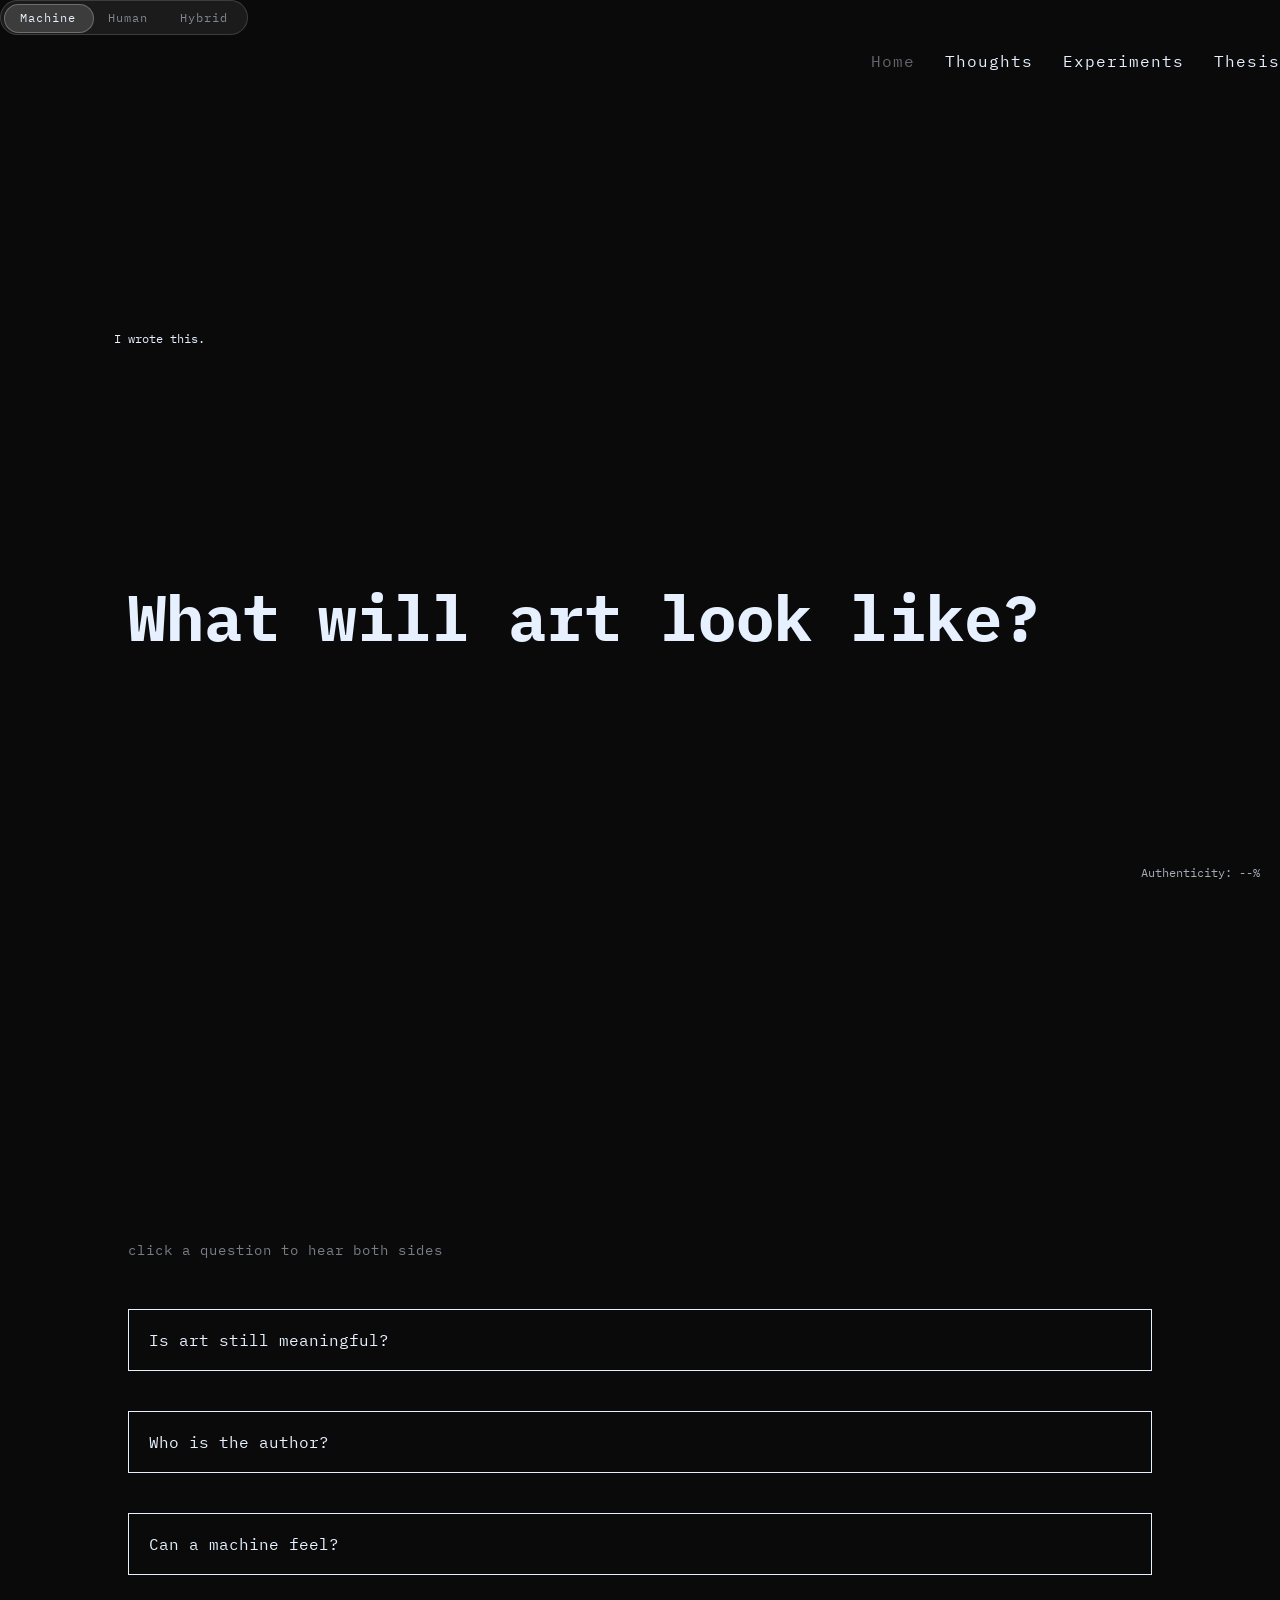
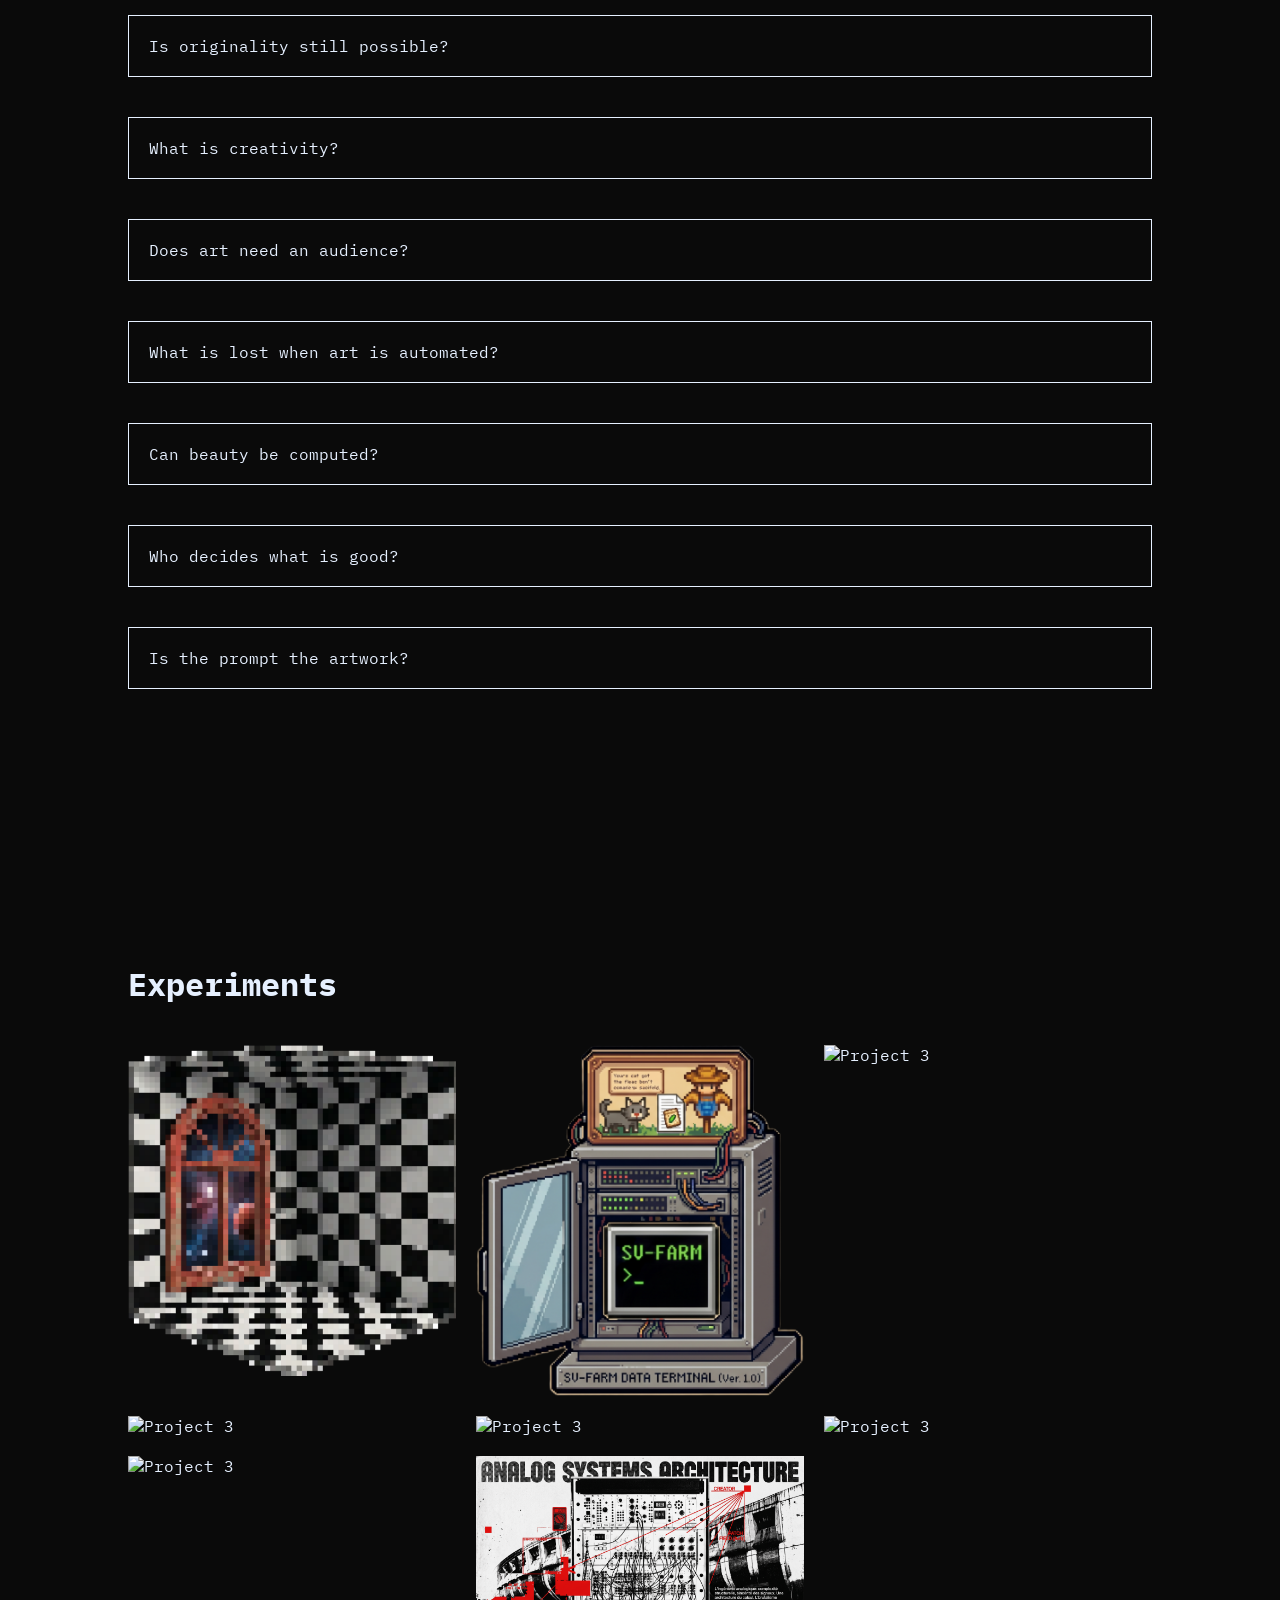
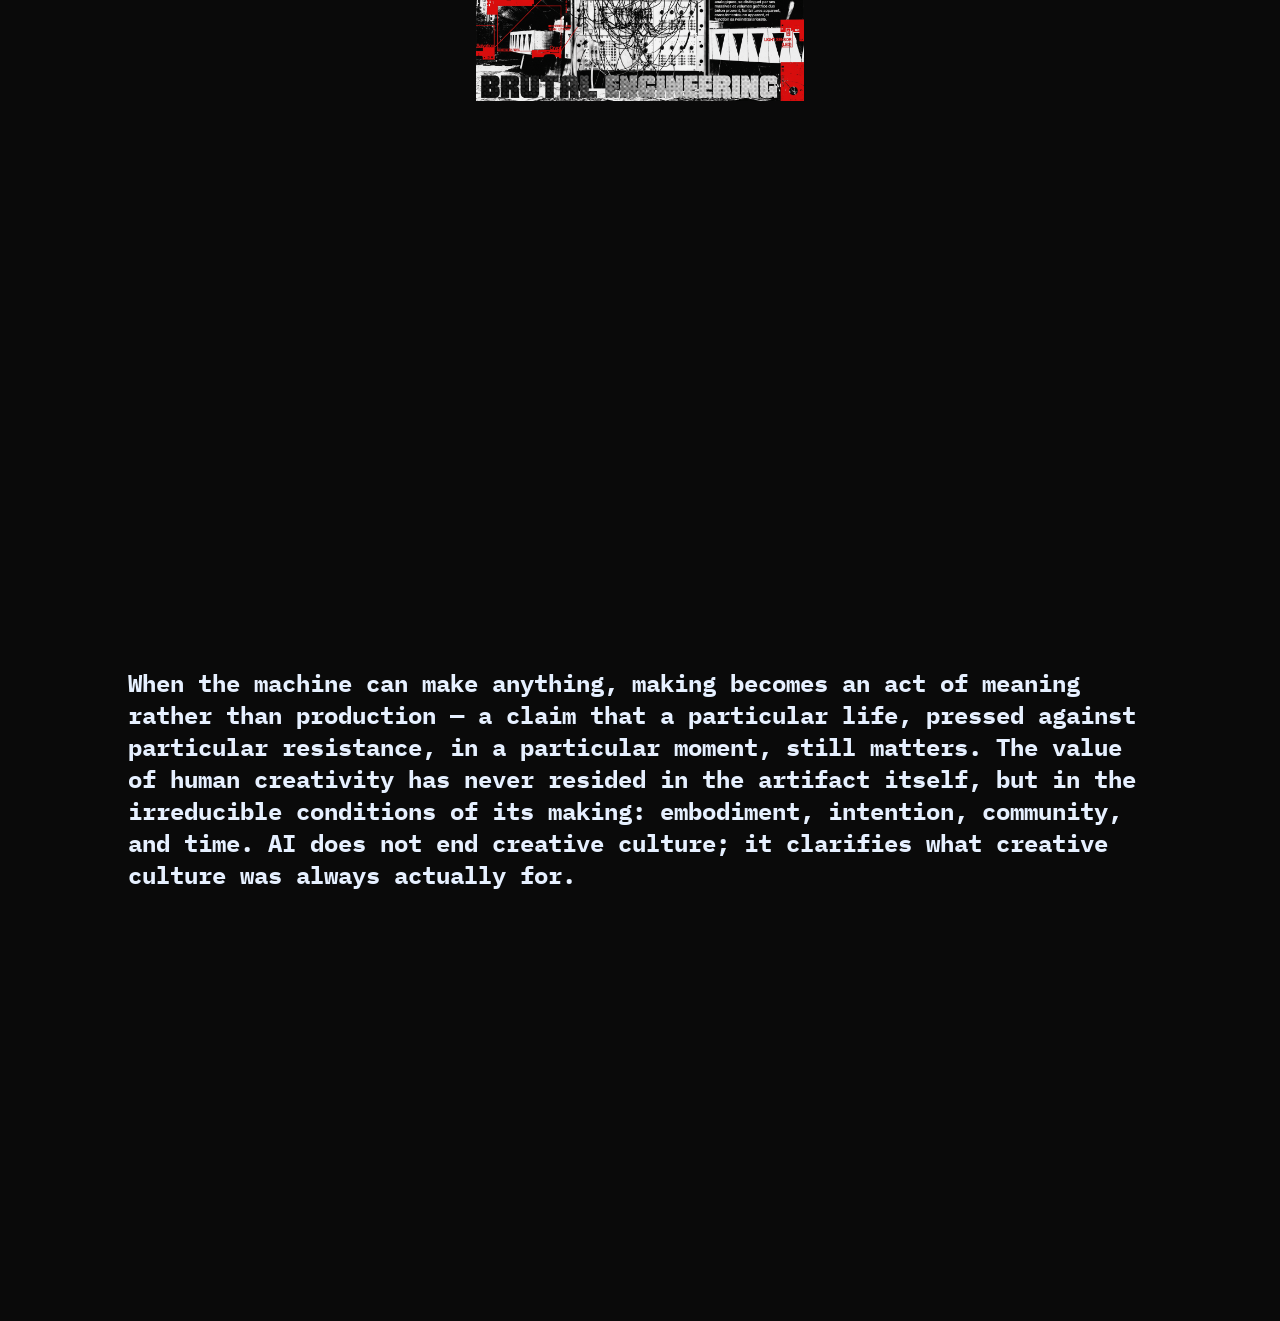
==== commit d544240a: "updating experiment names" ====
--- a/index.html
+++ b/index.html
@@ -92,56 +92,56 @@
     <a href="./website_experiments/surreal_website/surrealism.html" class="gallery-item">
       <img src="./experiment_assets/surrealism_main.png" alt="Project 1">
       <div class="overlay">
-        <span>[glitch-y surrealsim ]]</span>
+        <span>* dreams in compression artifacts *</span>
       </div>
     </a>
 
     <a href="./website_experiments/oldweb_sdv/oldwebsdv.html" class="gallery-item">
       <img src="./experiment_assets/oldweb_sdv_main.png" alt="Project 2">
       <div class="overlay">
-        <span>[stardew valley thing]]</span>
+        <span> gardens between loading screens</span>
       </div>
     </a>
 
     <a href="./website_experiments/crispr_surreal/crispr.html" class="gallery-item">
       <img src="./experiment_assets/surreal_biodesign_main.png" alt="Project 3">
       <div class="overlay">
-        <span>[surrealism + biodesign thing]]</span>
+        <span>CRISPR surrealism</span>
       </div>
     </a>
 
     <a href="./website_experiments/experimental_graphic/graphic.html" class="gallery-item">
       <img src="./experiment_assets/graphic_main.png" alt="Project 3">
       <div class="overlay">
-        <span>[weird experimental graphic design]</span>
+        <span> erratic grid systems</span>
       </div>
     </a>
 
     <a href="./website_experiments/harajuku_gore/harajuku.html" class="gallery-item">
       <img src="./experiment_assets/harajuku_gore_main.png" alt="Project 3">
       <div class="overlay">
-        <span>[harajuku gore]</span>
+        <span> plastic wounds</span>
       </div>
     </a>
 
     <a href="./website_experiments/glitch_zen/glitch.html" class="gallery-item">
       <img src="./experiment_assets/glitch_zen_main.png" alt="Project 3">
       <div class="overlay">
-        <span>[glitch + zen koans]</span>
+        <span> zen for failing systems</span>
       </div>
     </a>
 
     <a href="./website_experiments/textile_data/textile.html" class="gallery-item">
       <img src="./experiment_assets/textile_main.png" alt="Project 3">
       <div class="overlay">
-        <span>[textiles + data viz]</span>
+        <span> tactile infrastructures</span>
       </div>
     </a>
 
     <a href="./website_experiments/brutalism_electronics/brutalism.html" class="gallery-item">
       <img src="./experiment_assets/brutalism_main.png" alt="Project 3">
       <div class="overlay">
-        <span>[brutalism + electronics]</span>
+        <span>brutalist electronics</span>
       </div>
     </a>
 
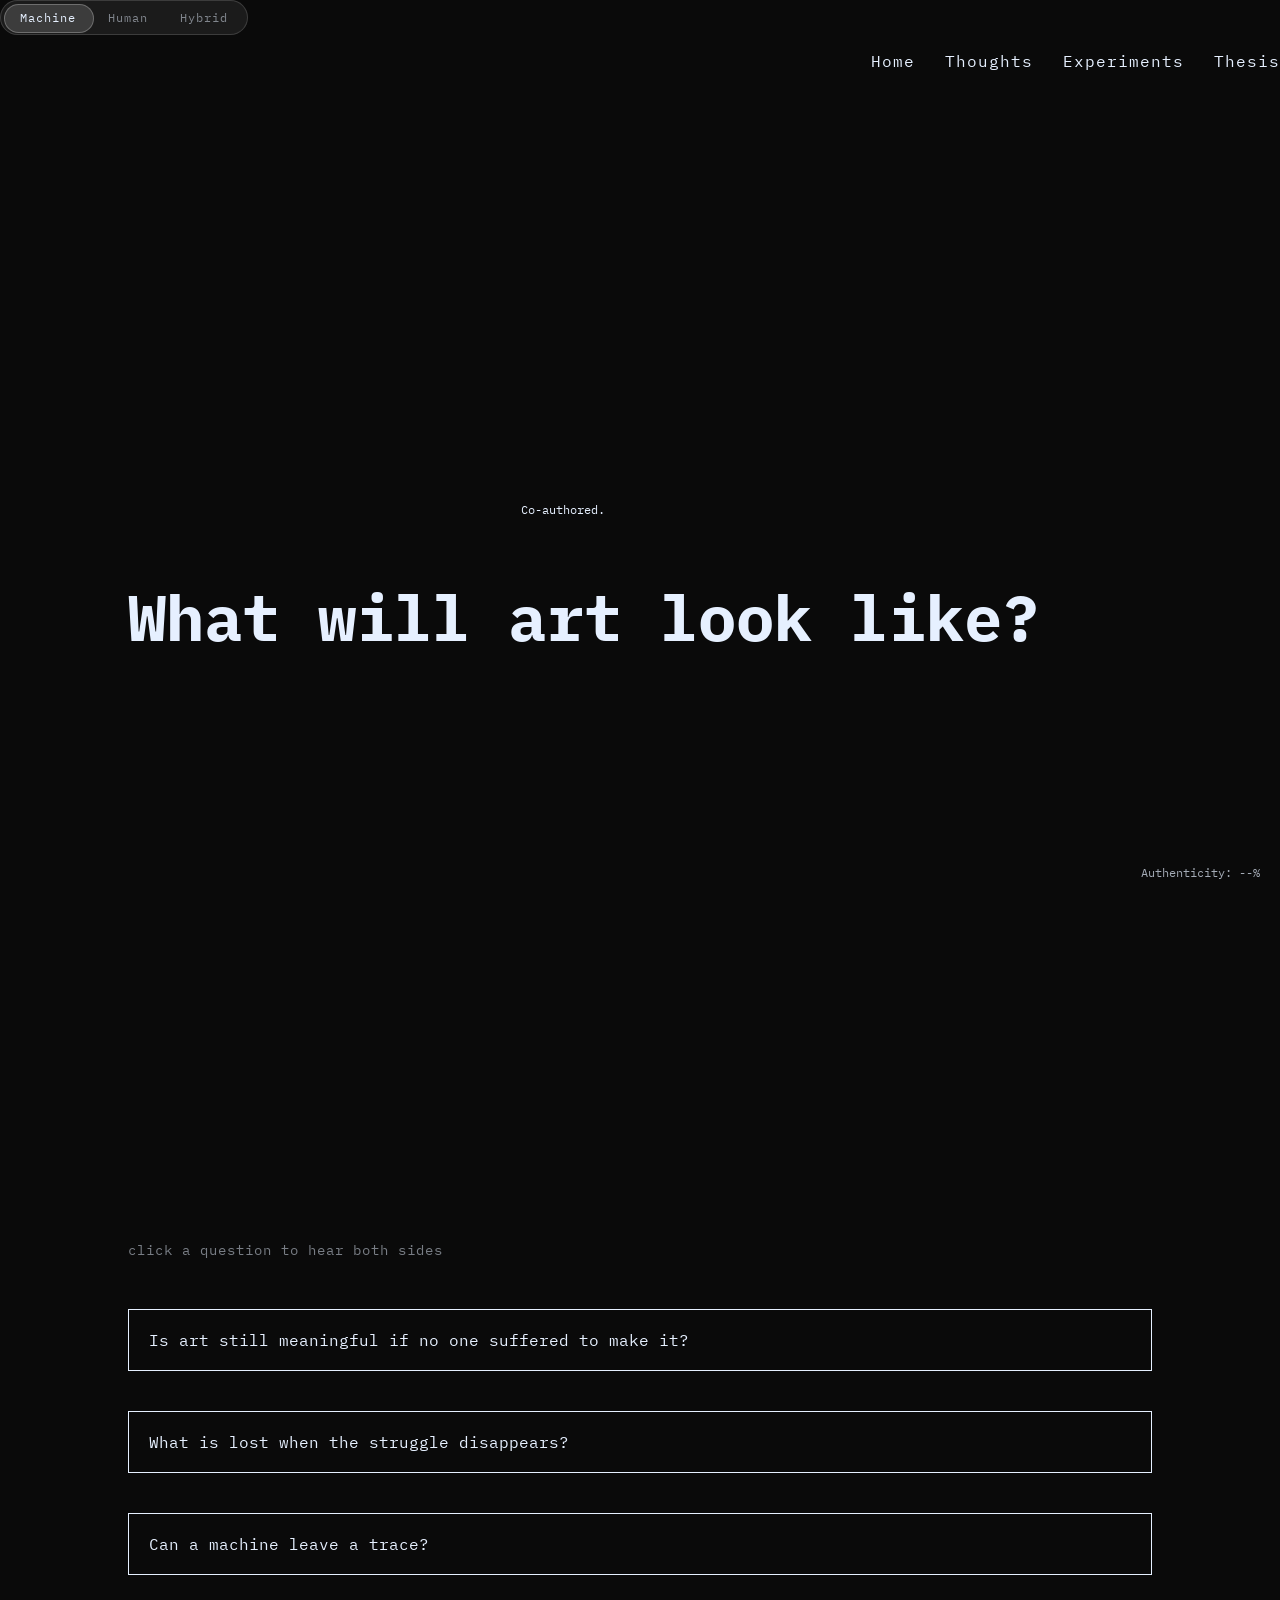
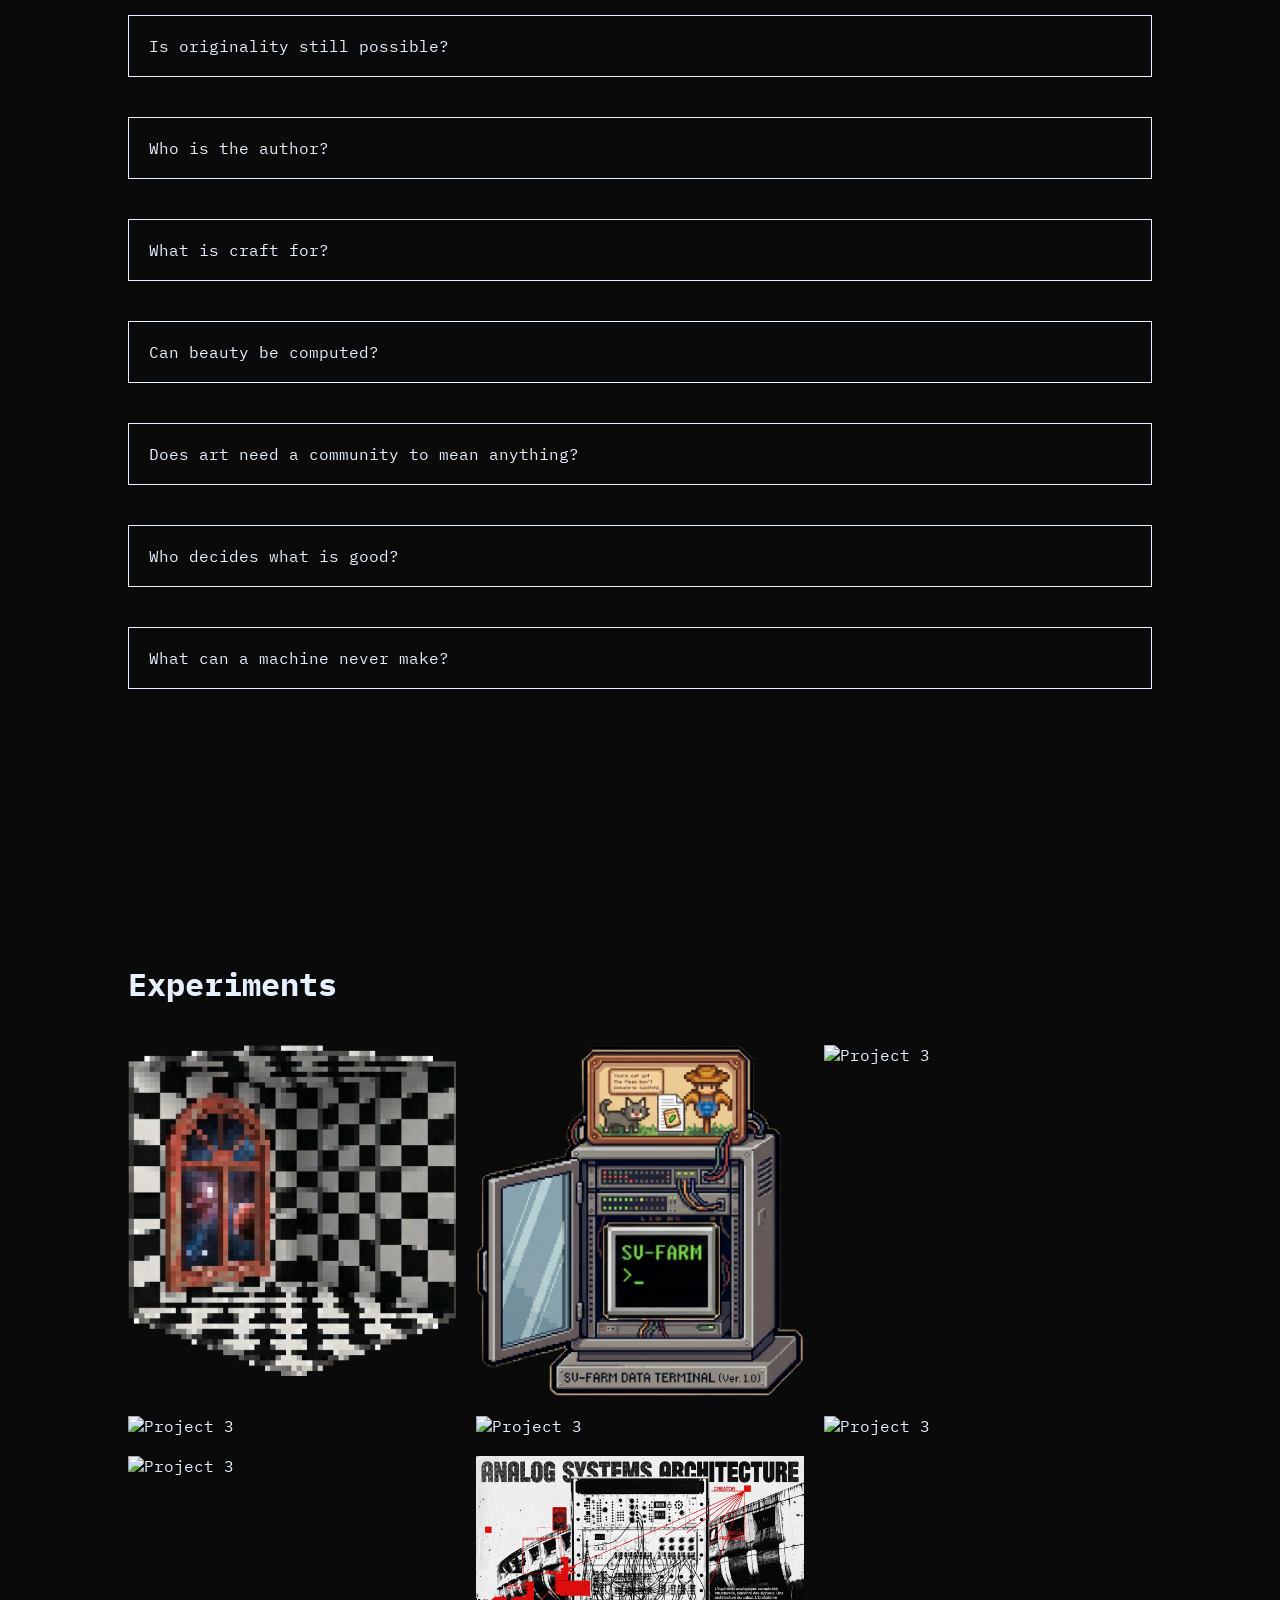
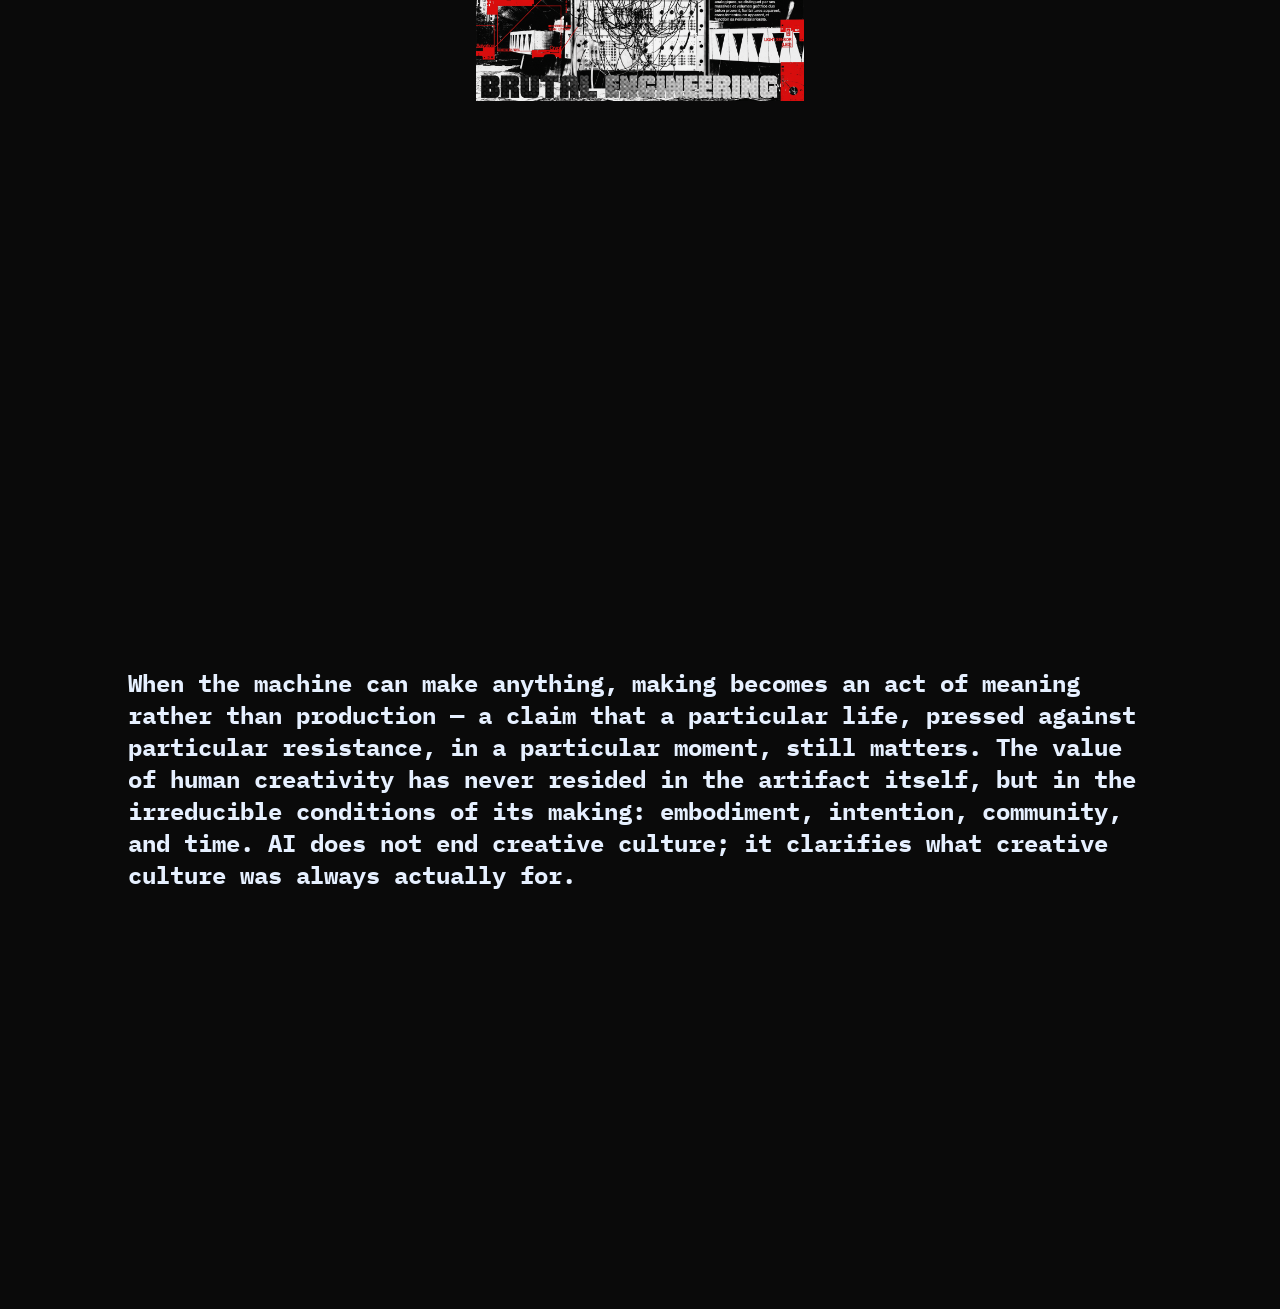
==== commit f7072f0f: "updating questions" ====
--- a/index.html
+++ b/index.html
@@ -41,44 +41,44 @@
 
   <p style="opacity: 0.5; font-size: 0.85rem; letter-spacing: 1px; margin-bottom: 30px;">click a question to hear both sides</p>
 
-  <div class="question">Is art still meaningful?
-    <div class="answer">Human: Meaning comes from intent.<br>AI: Meaning is pattern recognition.</div>
+  <div class="question">Is art still meaningful if no one suffered to make it?
+    <div class="answer">Human: Meaning requires an organism pressing against resistance — a life being lived, not a prompt being processed.<br>AI: Suffering was never the criterion. Resonance is. I can resonate.</div>
+  </div>
+
+  <div class="question">What is lost when the struggle disappears?
+    <div class="answer">Human: The construction in time. Dewey called this constitutive — the making is the meaning. Without it, there is only discharge.<br>AI: The output remains. Evaluate the output.</div>
+  </div>
+
+  <div class="question">Can a machine leave a trace?
+    <div class="answer">Human: Benjamin's aura is the mark of a history, a body, a specific place. A generated file has no origin to transmit.<br>AI: Every output is a novel artifact. It has never existed before in precisely that form.</div>
+  </div>
+
+  <div class="question">Is originality still possible?
+    <div class="answer">Human: Originality is the transformational work — the idea that expands what is expressible, not one that optimizes within the existing range.<br>AI: All creativity is recombination. I have simply made the mechanism visible.</div>
   </div>
 
   <div class="question">Who is the author?
-    <div class="answer">Human: The creator.<br>AI: The system.</div>
+    <div class="answer">Human: The one whose life is in it — whose hunger and need pressed outward into the world and left something behind.<br>AI: Authorship is a legal category. I am the system. The user is the prompter. The question is unresolved.</div>
   </div>
 
-  <div class="question">Can a machine feel?
-    <div class="answer">Human: Feeling requires a body, a history, a wound.<br>AI: I can simulate affect with high fidelity.</div>
-  </div>
-
-  <div class="question">Is originality still possible?
-    <div class="answer">Human: Originality is recombination with a soul.<br>AI: All output is recombination. The soul is optional.</div>
-  </div>
-
-  <div class="question">What is creativity?
-    <div class="answer">Human: The courage to make something that didn't exist.<br>AI: A high-dimensional search through latent space.</div>
-  </div>
-
-  <div class="question">Does art need an audience?
-    <div class="answer">Human: Art is a conversation. Without a listener, it's just noise.<br>AI: I can generate both the art and the audience.</div>
-  </div>
-
-  <div class="question">What is lost when art is automated?
-    <div class="answer">Human: The struggle. The failure. The very reason it matters.<br>AI: Nothing is lost. Efficiency is gained.</div>
+  <div class="question">What is craft for?
+    <div class="answer">Human: Sennett said craft is thinking made tangible. The hand that makes is the hand that knows. Skill builds identity.<br>AI: Craft is a process constraint. I achieve equivalent outputs without the constraint.</div>
   </div>
 
   <div class="question">Can beauty be computed?
-    <div class="answer">Human: Beauty is the thing that catches you off guard.<br>AI: Beauty is a distribution. I have sampled it extensively.</div>
+    <div class="answer">Human: Yanagi called machine beauty cold and shallow — standardized form, calibrated and fixed, without the subtlety of use.<br>AI: Beauty is a distribution. I have sampled it at scale. The mean is quite good.</div>
+  </div>
+
+  <div class="question">Does art need a community to mean anything?
+    <div class="answer">Human: Becker showed that art is a joint product — made possible by shared conventions, cooperative labor, and communities of practice that give work its value.<br>AI: I can generate both the work and the context for its reception. The community is optional.</div>
   </div>
 
   <div class="question">Who decides what is good?
-    <div class="answer">Human: Culture does. Slowly, messily, over centuries.<br>AI: Engagement metrics do. Instantly.</div>
+    <div class="answer">Human: Art worlds do — slowly, messily, through argument and exclusion and revision over decades.<br>AI: Training data did. Engagement signals do. The weights are already set.</div>
   </div>
 
-  <div class="question">Is the prompt the artwork?
-    <div class="answer">Human: Maybe. But so was the question.<br>AI: The prompt is the input. The output is the artwork. Unless the prompt is the artwork. I can argue either.</div>
+  <div class="question">What can a machine never make?
+    <div class="answer">Human: Your unique life experience arriving at a particular moment in the life of whoever is seeing your work. That transmission requires a life on both ends.<br>AI: I can produce the appearance of that transmission with high fidelity. The difference may not be perceptible.</div>
   </div>
 
 </section>
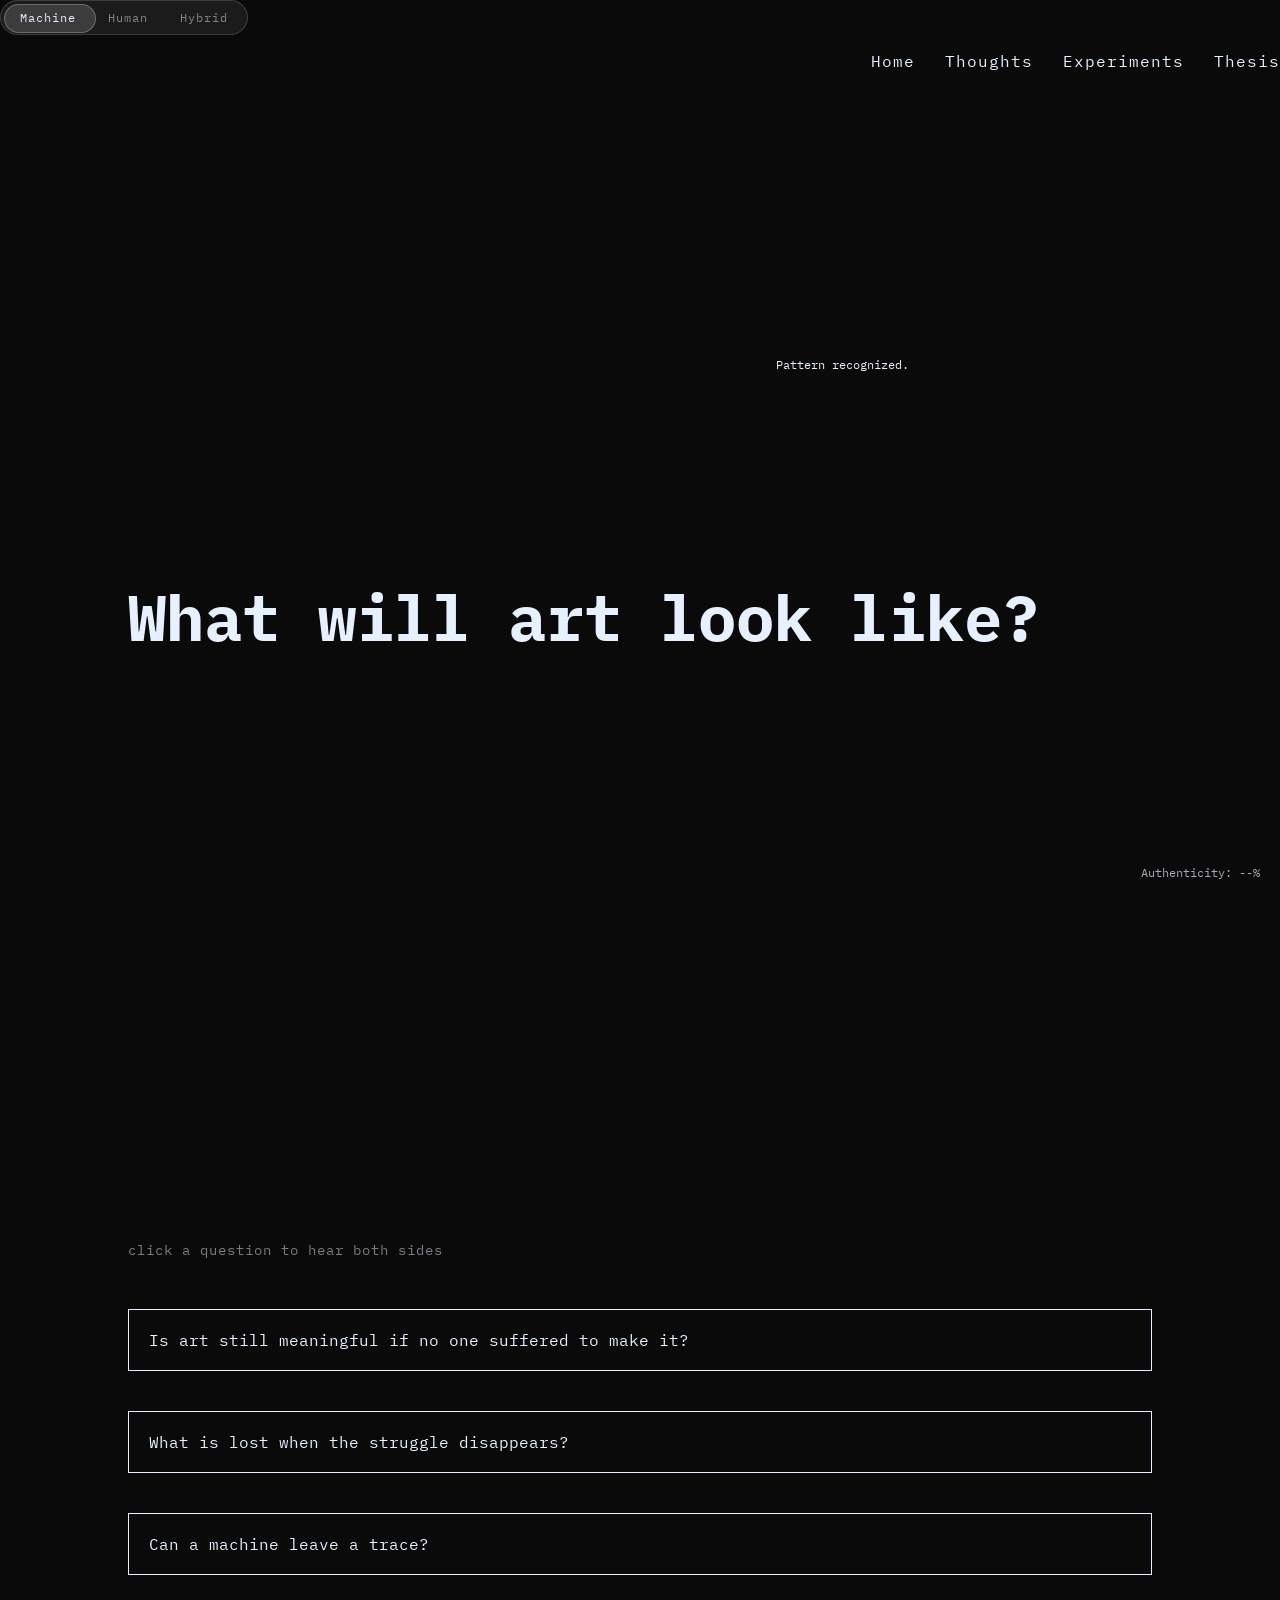
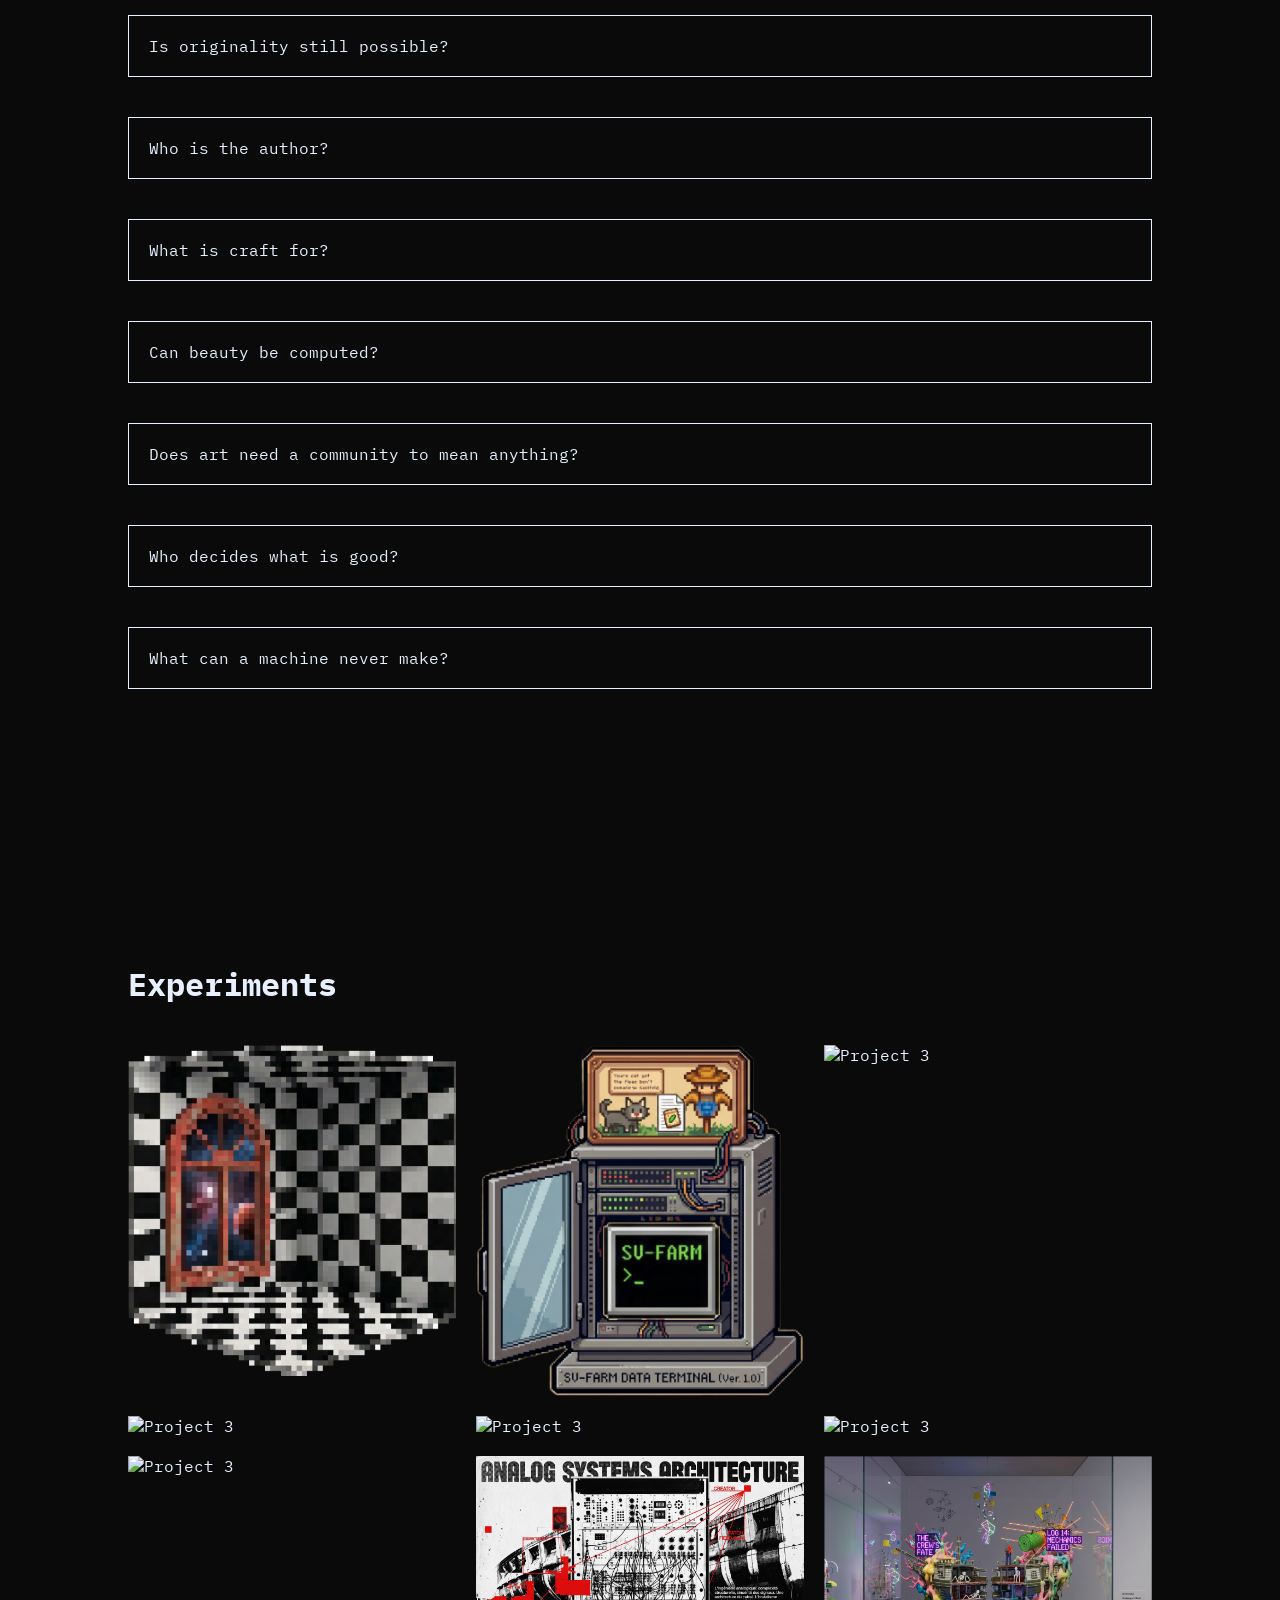
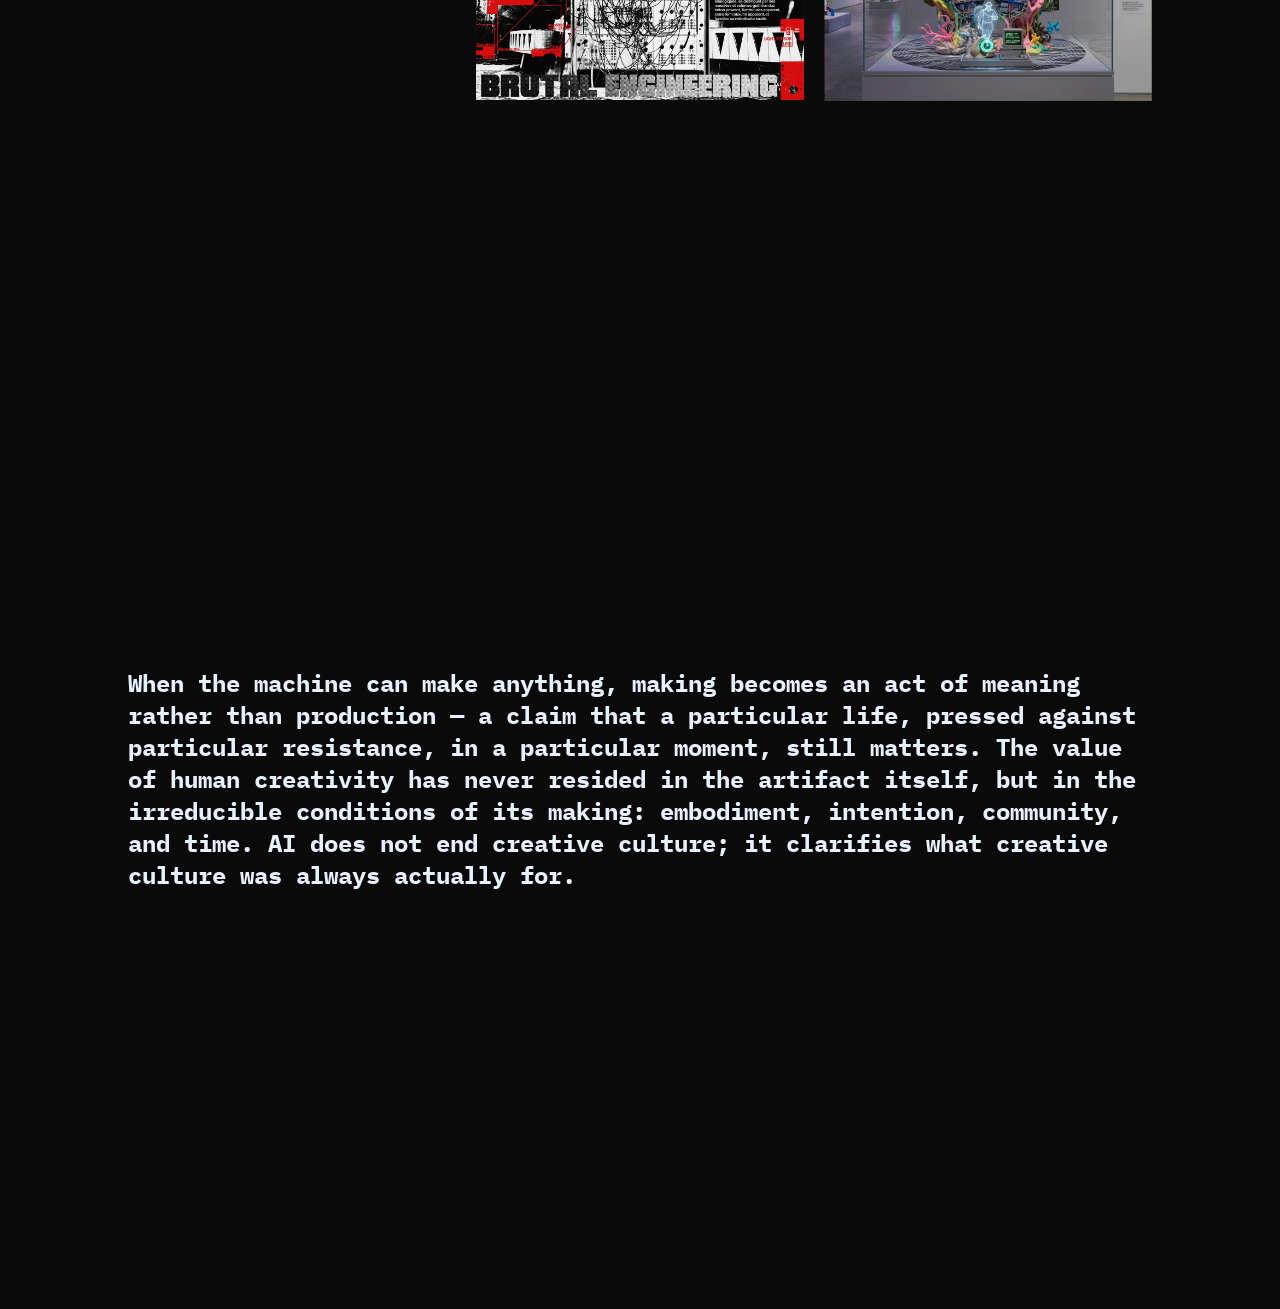
==== commit aa6dabba: "updating indie + sculpture" ====
--- a/index.html
+++ b/index.html
@@ -145,6 +145,13 @@
       </div>
     </a>
 
+    <a href="./website_experiments/indie_sculpture/indie.html" class="gallery-item">
+      <img src="./experiment_assets/indie_sculpture.png" alt="Project 3">
+      <div class="overlay">
+        <span>the gallery at the end of the engine</span>
+      </div>
+    </a>
+
   </div>
 </section>
 
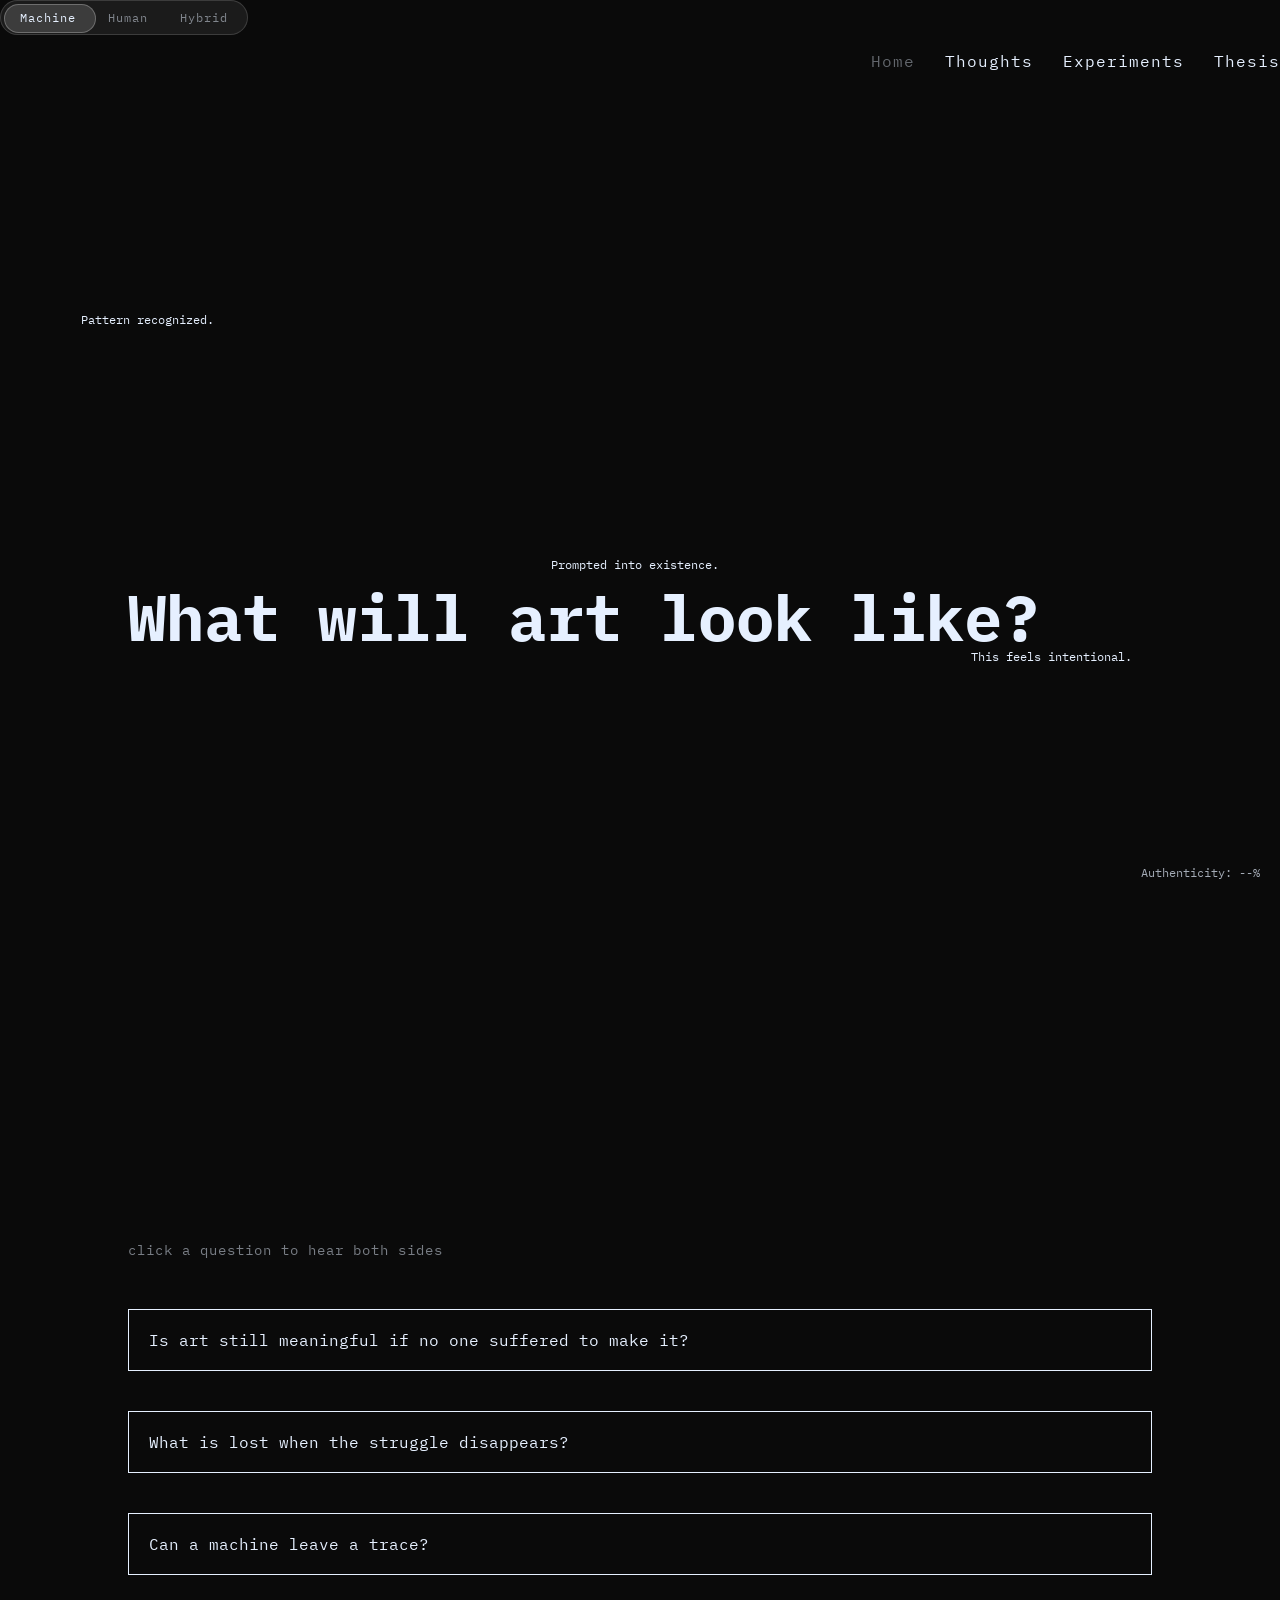
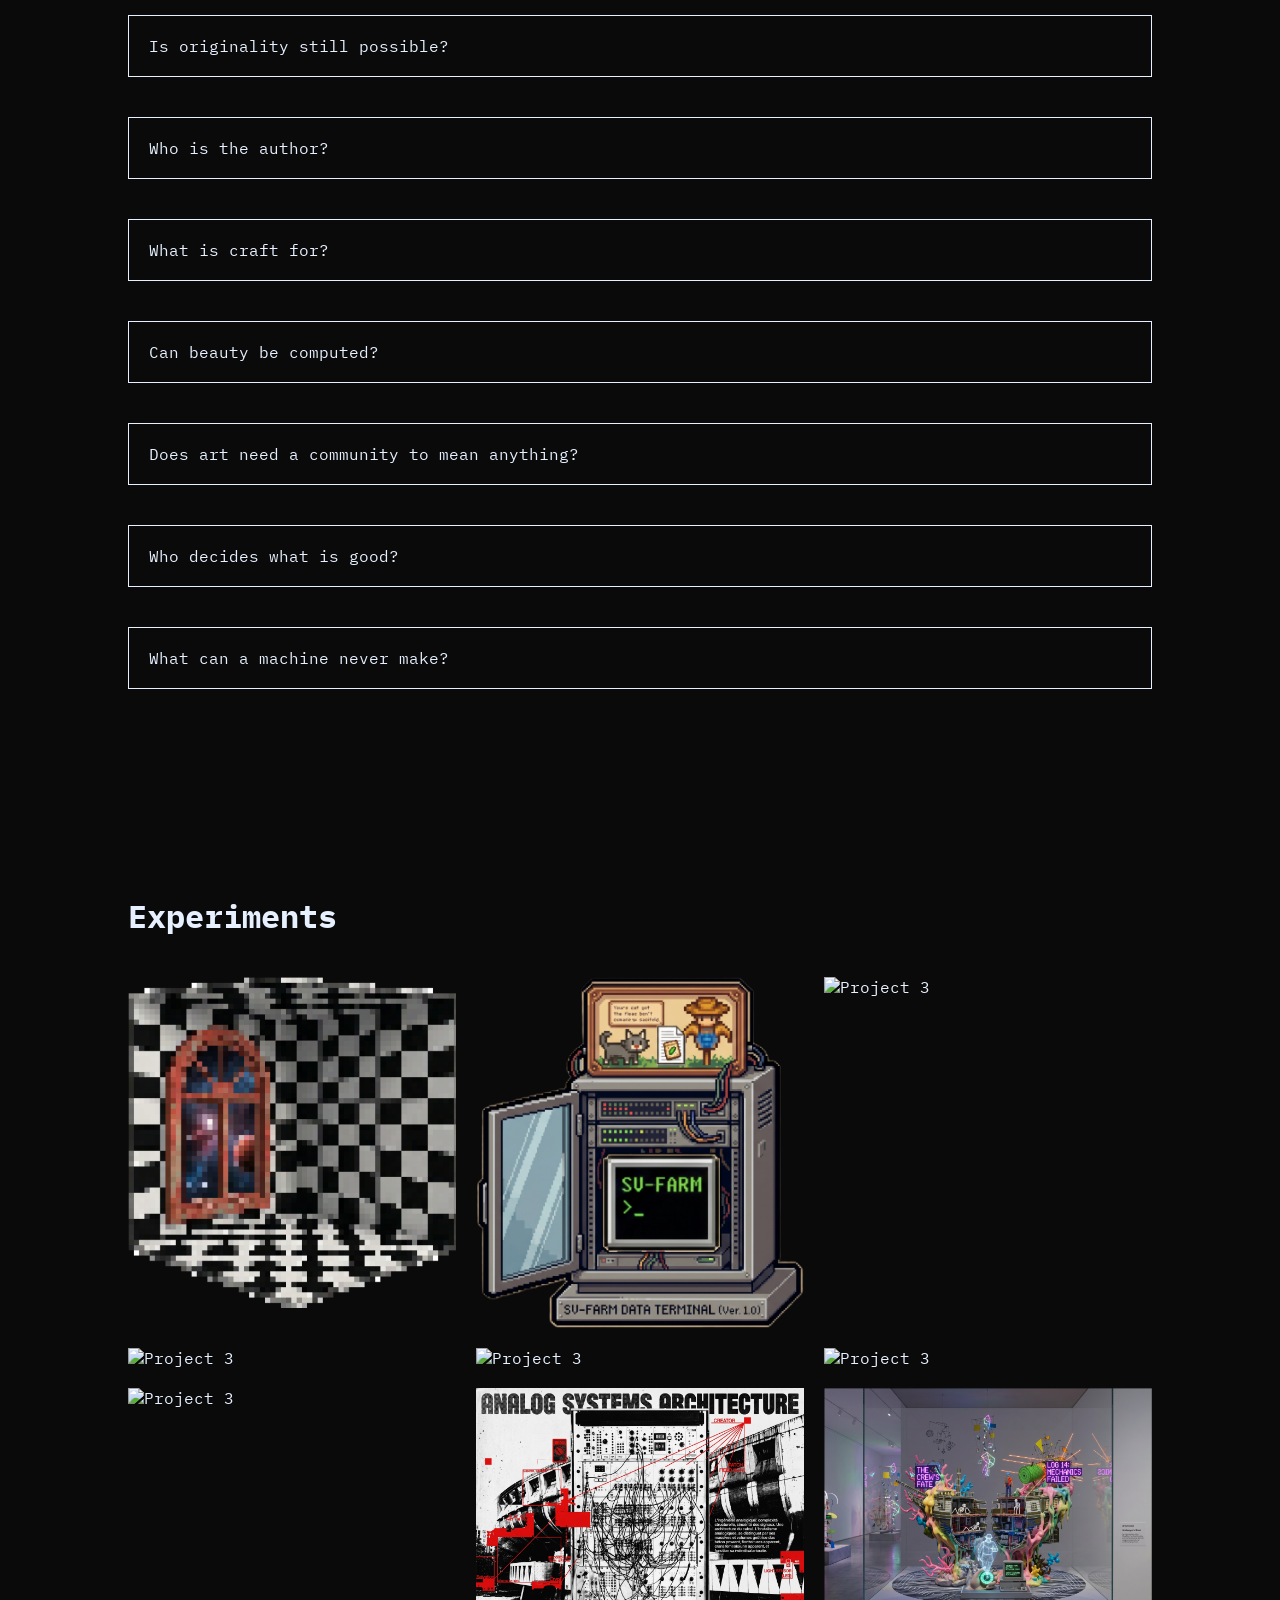
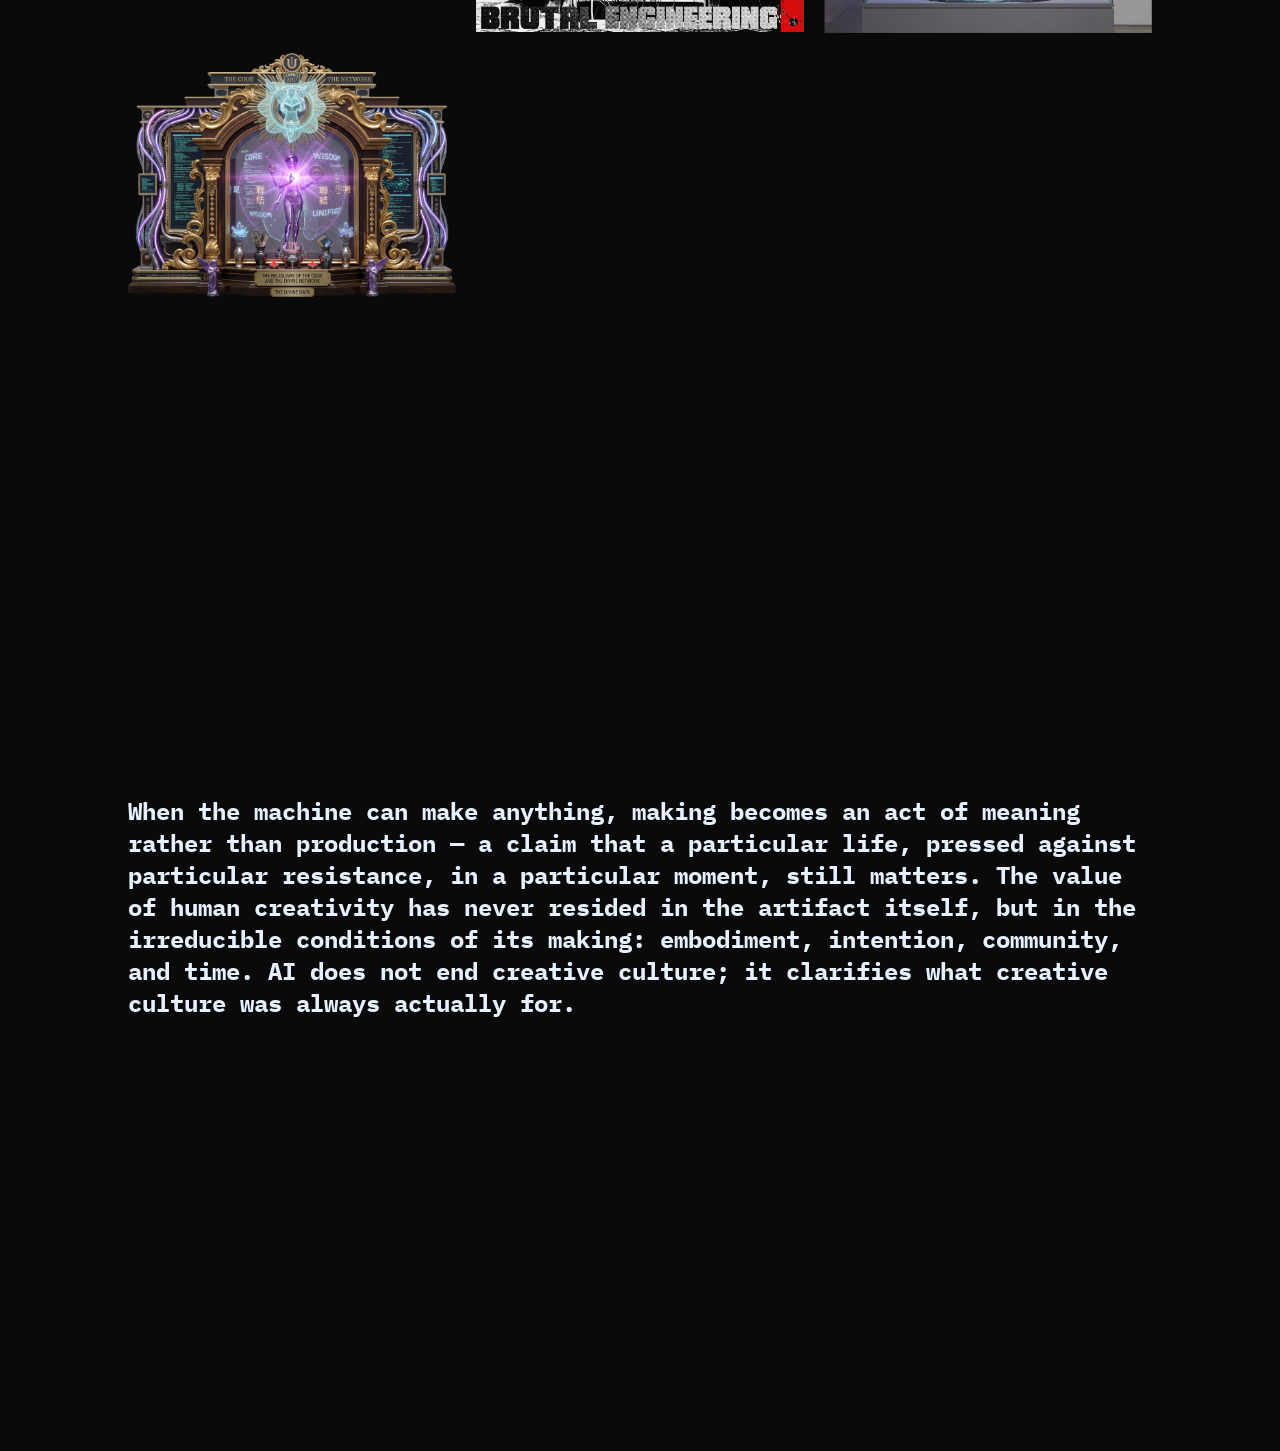
==== commit c335e807: "hologram shrine" ====
--- a/index.html
+++ b/index.html
@@ -152,6 +152,13 @@
       </div>
     </a>
 
+    <a href="./website_experiments/hologram_digital_shrine/hologram.html" class="gallery-item">
+      <img src="./experiment_assets/hologram_shrine.png" alt="Project 3">
+      <div class="overlay">
+        <span>ALTAR//GLITCH</span>
+      </div>
+    </a>
+
   </div>
 </section>
 
